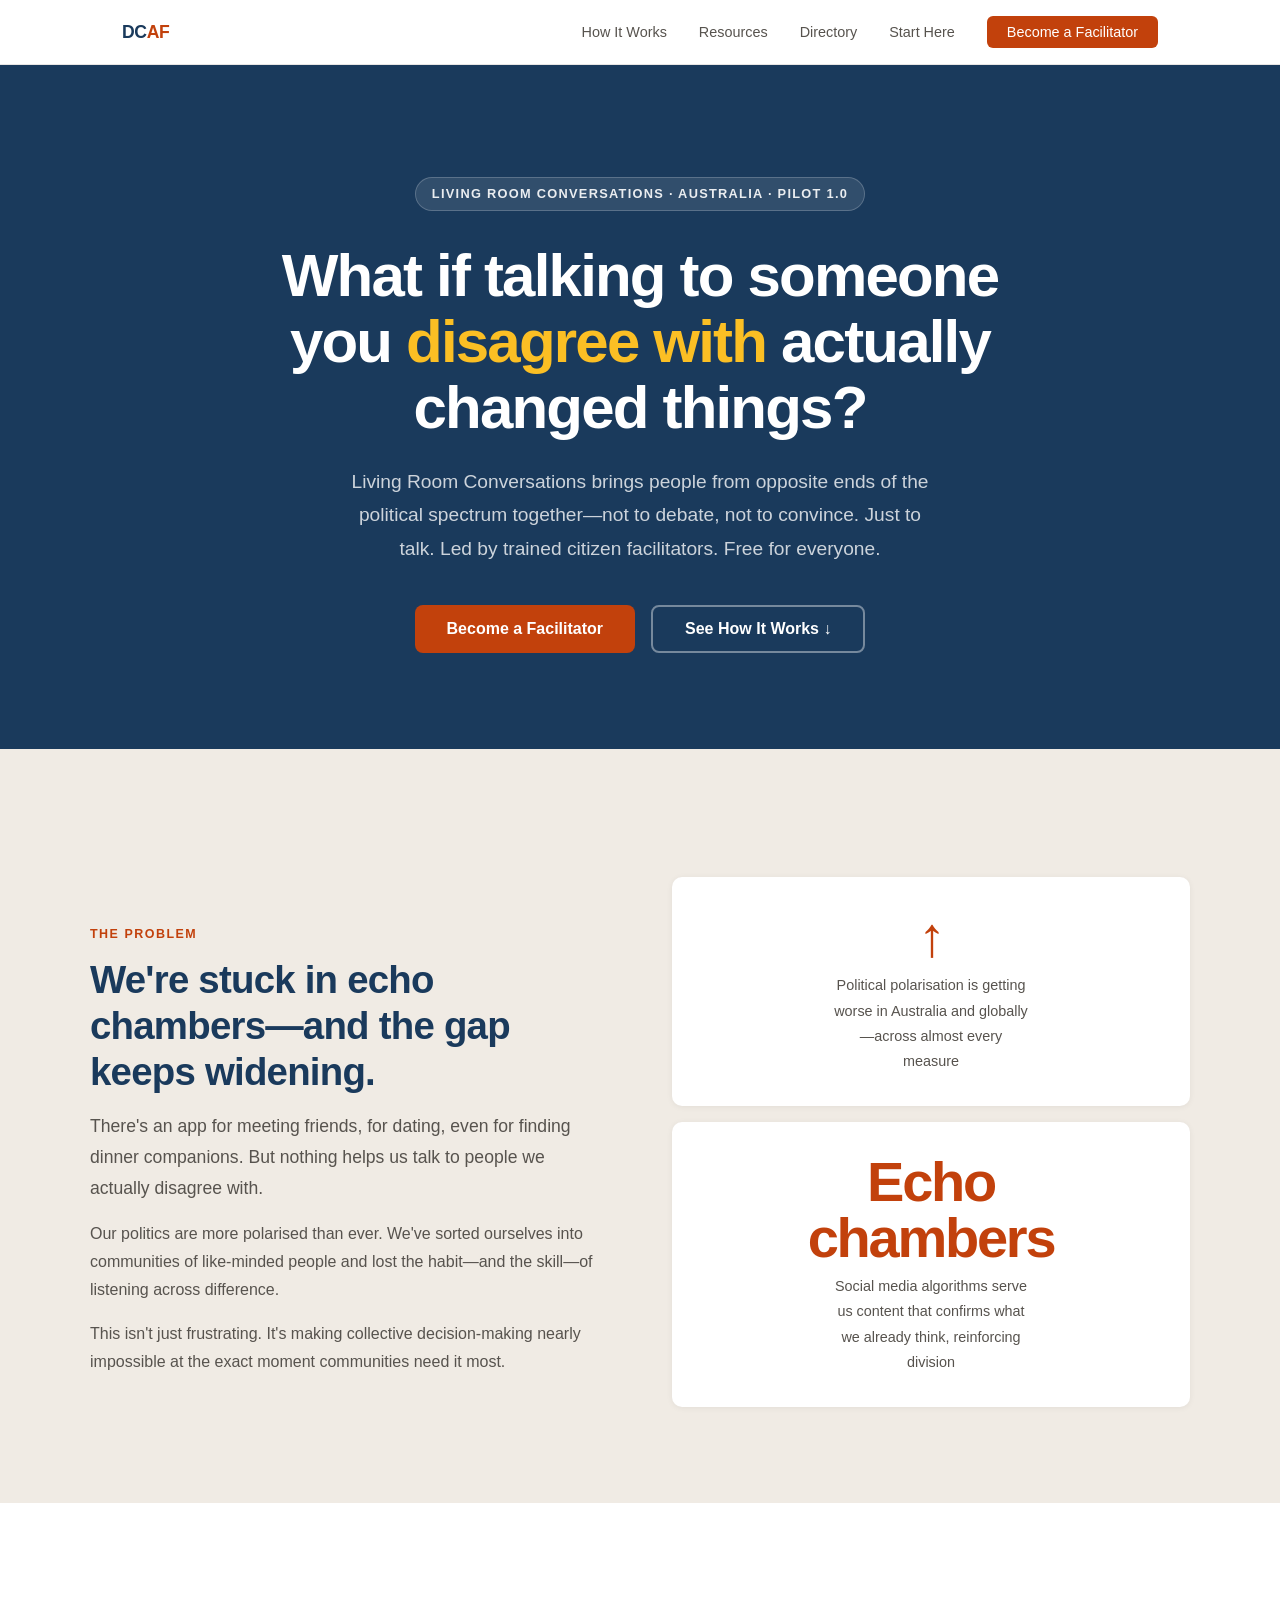
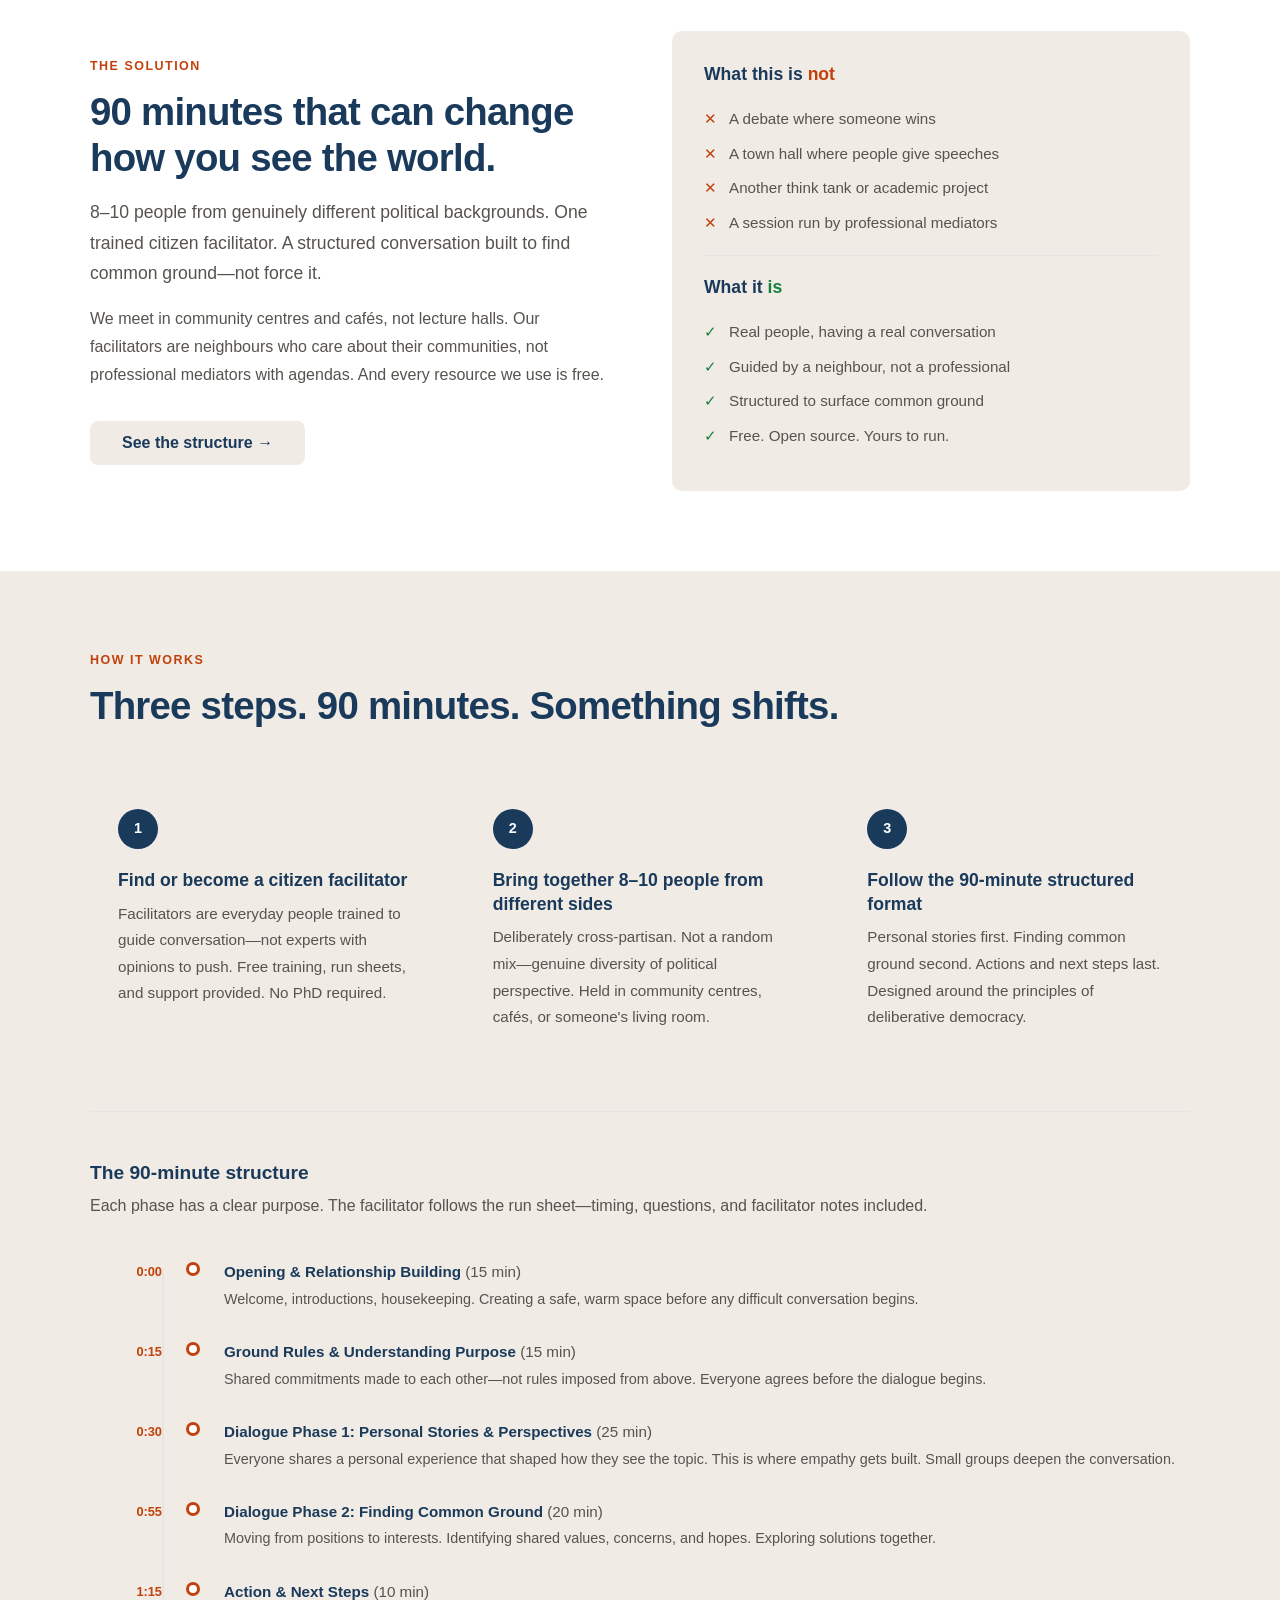
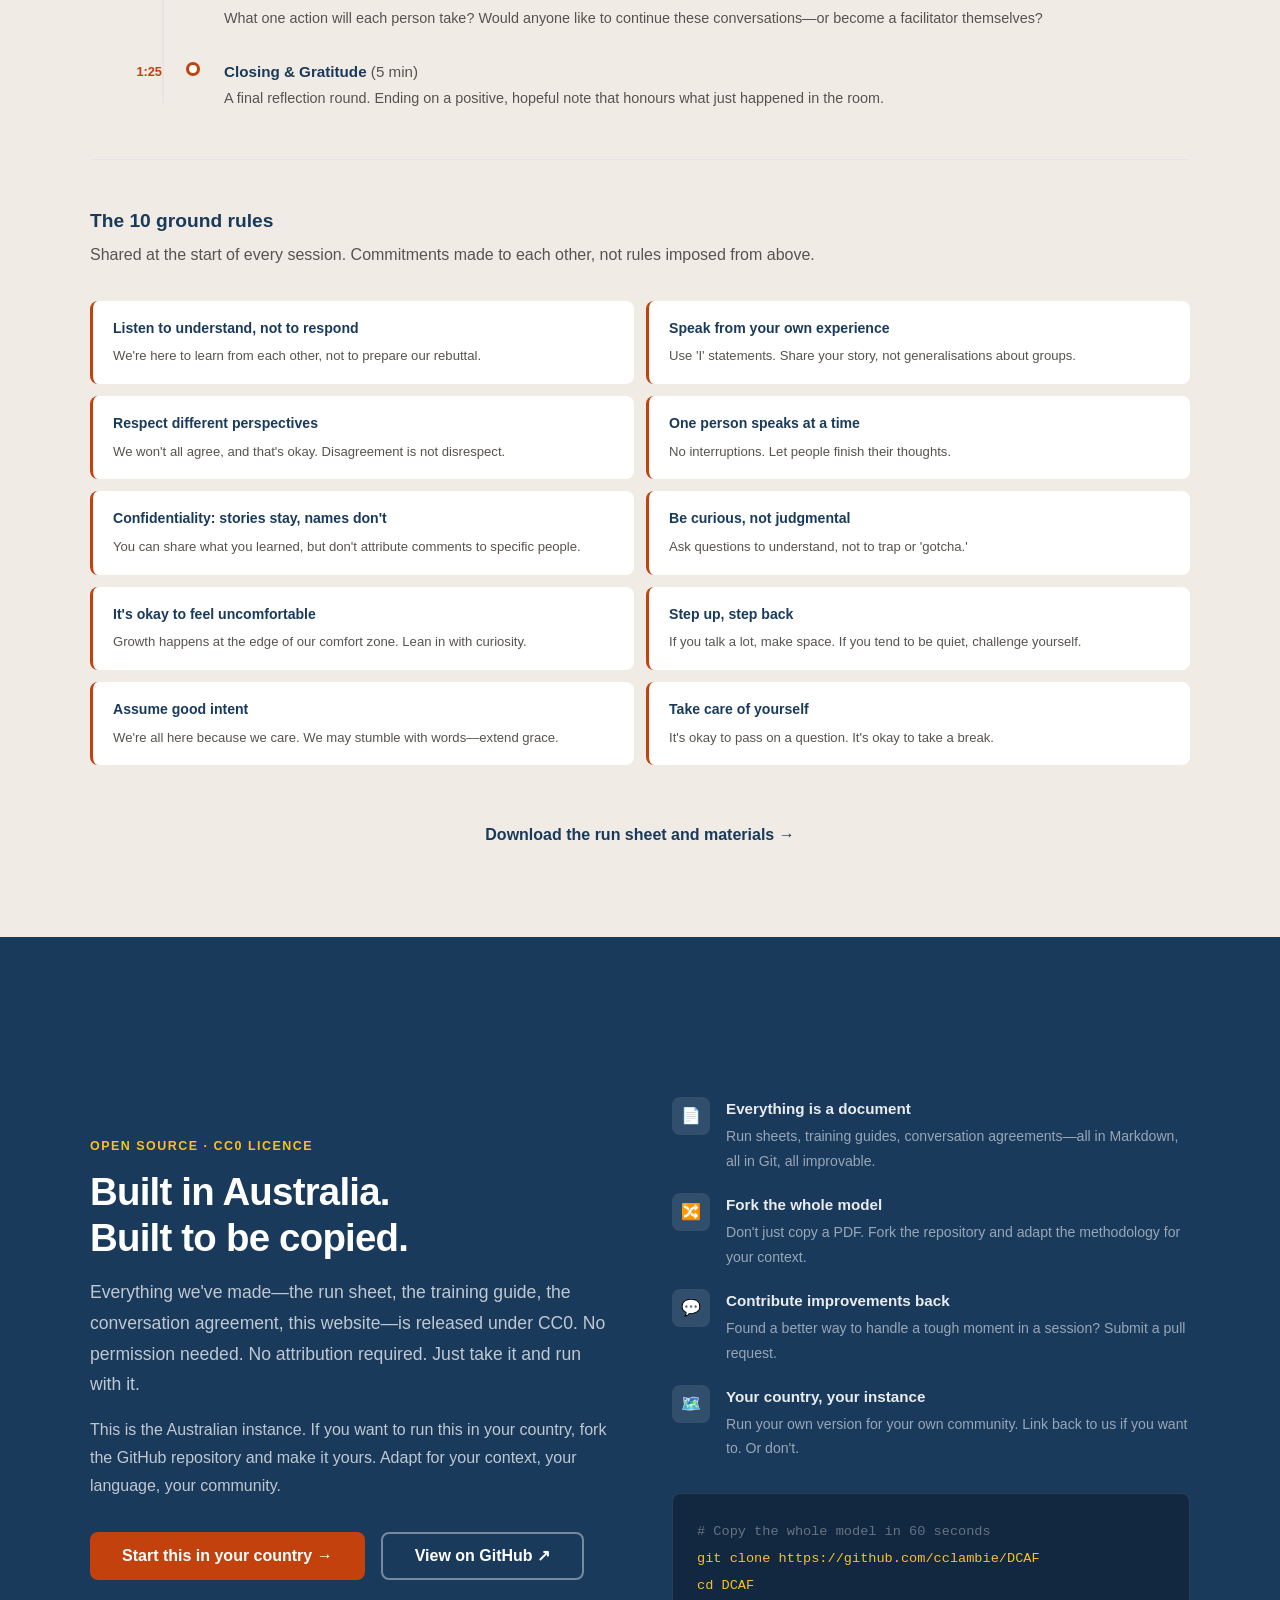
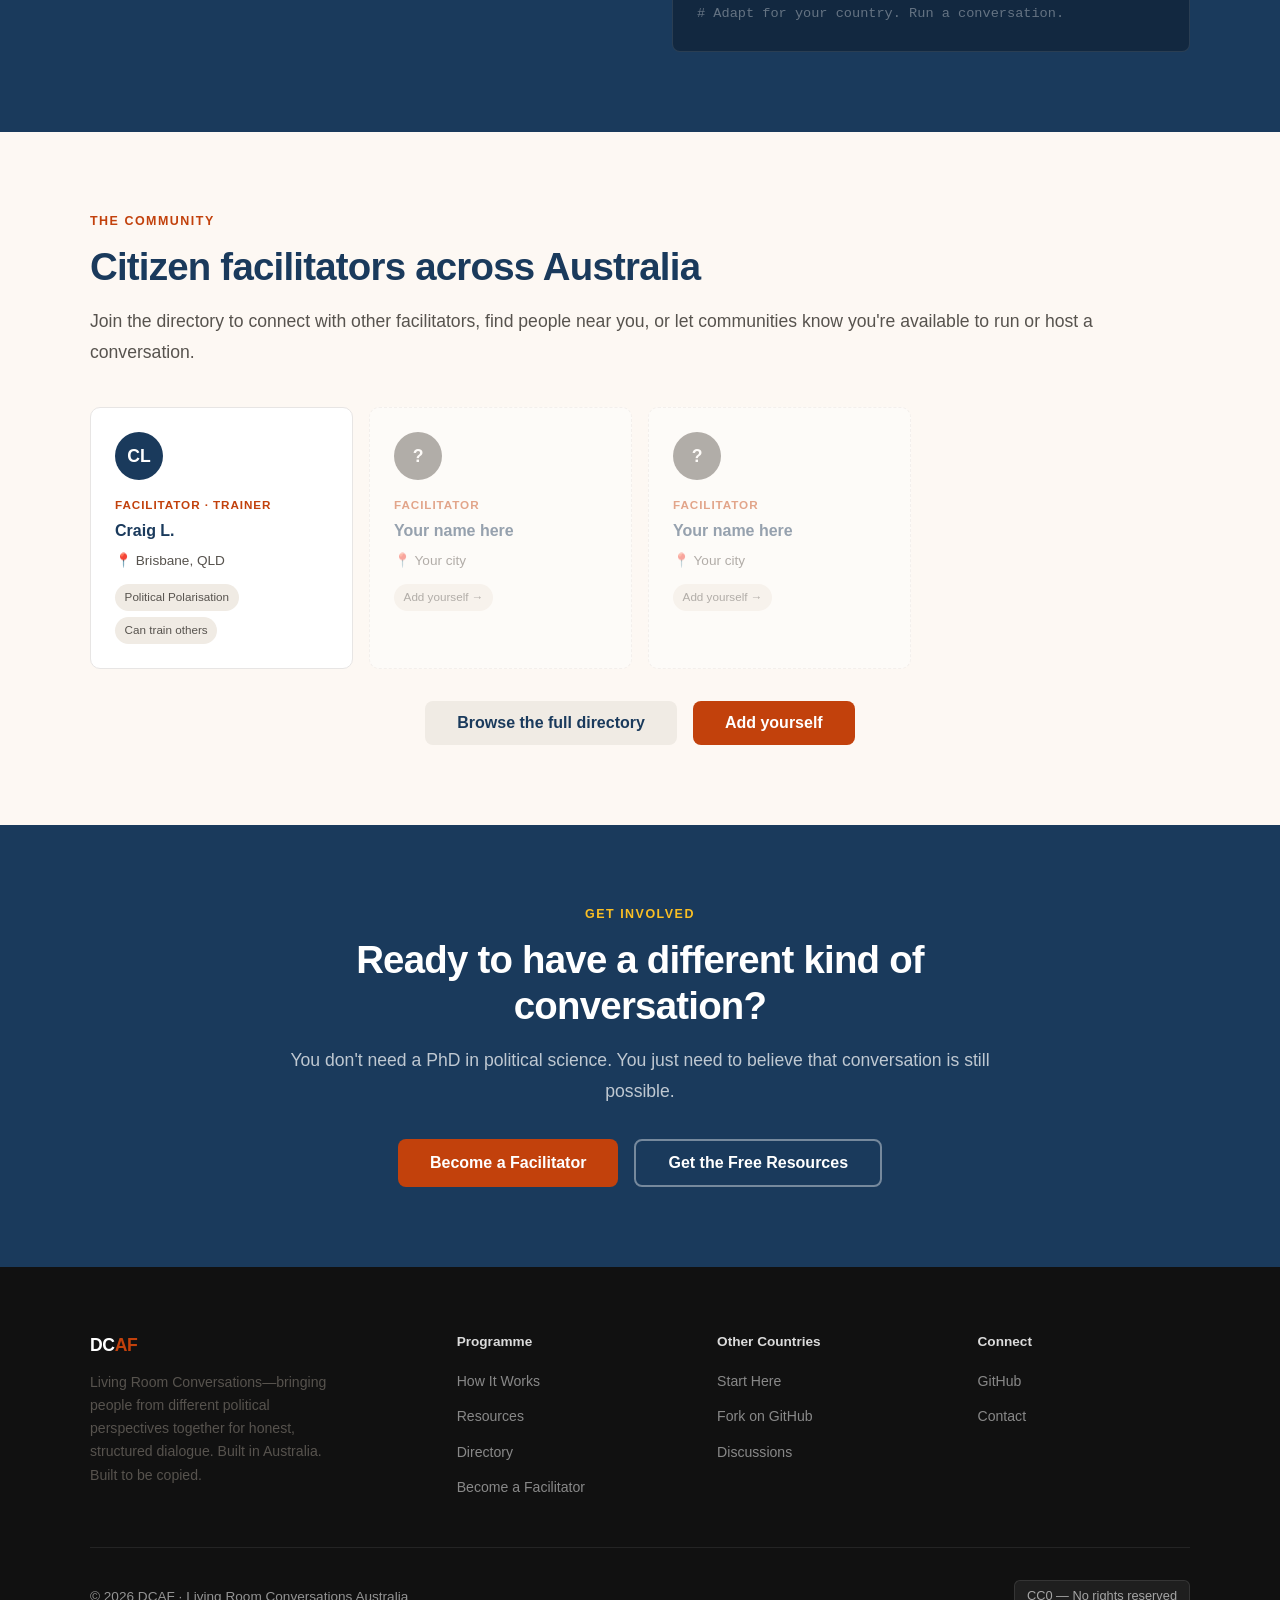
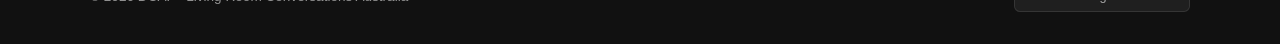
==== index.html @ 0513b950 "Add Living Room Conversations website Four-page static site (index, resources, directory, start-here" ====
<!DOCTYPE html>
<html lang="en">
<head>
  <meta charset="UTF-8">
  <meta name="viewport" content="width=device-width, initial-scale=1.0">
  <title>DCAF — Living Room Conversations</title>
  <meta name="description" content="Trained citizen facilitators leading structured conversations across political difference. Built in Australia. Built to be copied.">
  <link rel="stylesheet" href="css/style.css">
</head>
<body>

<nav>
  <div class="nav-inner">
    <a href="index.html" class="nav-logo">DC<span>AF</span></a>
    <button class="nav-hamburger" aria-label="Open menu" onclick="document.querySelector('.nav-links').classList.toggle('open')">☰</button>
    <ul class="nav-links">
      <li><a href="#how-it-works">How It Works</a></li>
      <li><a href="resources.html">Resources</a></li>
      <li><a href="directory.html">Directory</a></li>
      <li><a href="start-here.html">Start Here</a></li>
      <li><a href="directory.html#join" class="nav-cta">Become a Facilitator</a></li>
    </ul>
  </div>
</nav>

<!-- HERO -->
<section class="hero">
  <div class="container">
    <div class="hero-tag">Living Room Conversations · Australia · Pilot 1.0</div>
    <h1>What if talking to someone you <em>disagree with</em> actually changed things?</h1>
    <p>Living Room Conversations brings people from opposite ends of the political spectrum together—not to debate, not to convince. Just to talk. Led by trained citizen facilitators. Free for everyone.</p>
    <div class="btn-group">
      <a href="directory.html#join" class="btn btn-primary">Become a Facilitator</a>
      <a href="#how-it-works" class="btn btn-outline">See How It Works ↓</a>
    </div>
  </div>
</section>

<!-- THE PROBLEM -->
<section class="problem">
  <div class="container">
    <div class="two-col two-col-center">
      <div>
        <span class="label">The Problem</span>
        <h2>We're stuck in echo chambers—and the gap keeps widening.</h2>
        <p class="lead">There's an app for meeting friends, for dating, even for finding dinner companions. But nothing helps us talk to people we actually disagree with.</p>
        <p class="mt-2">Our politics are more polarised than ever. We've sorted ourselves into communities of like-minded people and lost the habit—and the skill—of listening across difference.</p>
        <p class="mt-2">This isn't just frustrating. It's making collective decision-making nearly impossible at the exact moment communities need it most.</p>
      </div>
      <div>
        <div class="stat-block">
          <span class="stat-num">↑</span>
          <p>Political polarisation is getting worse in Australia and globally—across almost every measure</p>
        </div>
        <div class="stat-block">
          <span class="stat-num">Echo<br>chambers</span>
          <p>Social media algorithms serve us content that confirms what we already think, reinforcing division</p>
        </div>
      </div>
    </div>
  </div>
</section>

<!-- WHAT IT IS -->
<section>
  <div class="container">
    <div class="two-col two-col-center">
      <div>
        <span class="label">The Solution</span>
        <h2>90 minutes that can change how you see the world.</h2>
        <p class="lead">8–10 people from genuinely different political backgrounds. One trained citizen facilitator. A structured conversation built to find common ground—not force it.</p>
        <p class="mt-2">We meet in community centres and cafés, not lecture halls. Our facilitators are neighbours who care about their communities, not professional mediators with agendas. And every resource we use is free.</p>
        <div class="btn-group mt-4" style="justify-content: flex-start;">
          <a href="#how-it-works" class="btn btn-secondary">See the structure →</a>
        </div>
      </div>
      <div>
        <div class="callout">
          <h3 style="margin-bottom: 1.25rem; color: var(--navy);">What this is <em style="font-style:normal; color: var(--rust);">not</em></h3>
          <div class="callout-check"><span class="callout-check-icon" style="color:var(--rust);">✕</span><span>A debate where someone wins</span></div>
          <div class="callout-check"><span class="callout-check-icon" style="color:var(--rust);">✕</span><span>A town hall where people give speeches</span></div>
          <div class="callout-check"><span class="callout-check-icon" style="color:var(--rust);">✕</span><span>Another think tank or academic project</span></div>
          <div class="callout-check"><span class="callout-check-icon" style="color:var(--rust);">✕</span><span>A session run by professional mediators</span></div>
          <div class="divider" style="margin: 1.25rem 0;"></div>
          <h3 style="margin-bottom: 1.25rem; color: var(--navy);">What it <em style="font-style:normal; color: #15803d;">is</em></h3>
          <div class="callout-check"><span class="callout-check-icon" style="color:#15803d;">✓</span><span>Real people, having a real conversation</span></div>
          <div class="callout-check"><span class="callout-check-icon" style="color:#15803d;">✓</span><span>Guided by a neighbour, not a professional</span></div>
          <div class="callout-check"><span class="callout-check-icon" style="color:#15803d;">✓</span><span>Structured to surface common ground</span></div>
          <div class="callout-check"><span class="callout-check-icon" style="color:#15803d;">✓</span><span>Free. Open source. Yours to run.</span></div>
        </div>
      </div>
    </div>
  </div>
</section>

<!-- HOW IT WORKS -->
<section id="how-it-works" style="background: var(--soft);">
  <div class="container">
    <span class="label">How It Works</span>
    <h2>Three steps. 90 minutes. Something shifts.</h2>

    <div class="steps">
      <div class="step">
        <div class="step-number">1</div>
        <h3>Find or become a citizen facilitator</h3>
        <p>Facilitators are everyday people trained to guide conversation—not experts with opinions to push. Free training, run sheets, and support provided. No PhD required.</p>
      </div>
      <div class="step">
        <div class="step-number">2</div>
        <h3>Bring together 8–10 people from different sides</h3>
        <p>Deliberately cross-partisan. Not a random mix—genuine diversity of political perspective. Held in community centres, cafés, or someone's living room.</p>
      </div>
      <div class="step">
        <div class="step-number">3</div>
        <h3>Follow the 90-minute structured format</h3>
        <p>Personal stories first. Finding common ground second. Actions and next steps last. Designed around the principles of deliberative democracy.</p>
      </div>
    </div>

    <div class="divider"></div>

    <h3 style="font-size: 1.2rem; margin-bottom: 0.4rem;">The 90-minute structure</h3>
    <p style="margin-bottom: 0;">Each phase has a clear purpose. The facilitator follows the run sheet—timing, questions, and facilitator notes included.</p>

    <div class="timeline">
      <div class="timeline-item">
        <div class="timeline-time">0:00</div>
        <div class="timeline-dot"></div>
        <div class="timeline-content">
          <h4>Opening &amp; Relationship Building <span style="font-weight:400; color:var(--muted);">(15 min)</span></h4>
          <p>Welcome, introductions, housekeeping. Creating a safe, warm space before any difficult conversation begins.</p>
        </div>
      </div>
      <div class="timeline-item">
        <div class="timeline-time">0:15</div>
        <div class="timeline-dot"></div>
        <div class="timeline-content">
          <h4>Ground Rules &amp; Understanding Purpose <span style="font-weight:400; color:var(--muted);">(15 min)</span></h4>
          <p>Shared commitments made to each other—not rules imposed from above. Everyone agrees before the dialogue begins.</p>
        </div>
      </div>
      <div class="timeline-item">
        <div class="timeline-time">0:30</div>
        <div class="timeline-dot"></div>
        <div class="timeline-content">
          <h4>Dialogue Phase 1: Personal Stories &amp; Perspectives <span style="font-weight:400; color:var(--muted);">(25 min)</span></h4>
          <p>Everyone shares a personal experience that shaped how they see the topic. This is where empathy gets built. Small groups deepen the conversation.</p>
        </div>
      </div>
      <div class="timeline-item">
        <div class="timeline-time">0:55</div>
        <div class="timeline-dot"></div>
        <div class="timeline-content">
          <h4>Dialogue Phase 2: Finding Common Ground <span style="font-weight:400; color:var(--muted);">(20 min)</span></h4>
          <p>Moving from positions to interests. Identifying shared values, concerns, and hopes. Exploring solutions together.</p>
        </div>
      </div>
      <div class="timeline-item">
        <div class="timeline-time">1:15</div>
        <div class="timeline-dot"></div>
        <div class="timeline-content">
          <h4>Action &amp; Next Steps <span style="font-weight:400; color:var(--muted);">(10 min)</span></h4>
          <p>What one action will each person take? Would anyone like to continue these conversations—or become a facilitator themselves?</p>
        </div>
      </div>
      <div class="timeline-item">
        <div class="timeline-time">1:25</div>
        <div class="timeline-dot"></div>
        <div class="timeline-content">
          <h4>Closing &amp; Gratitude <span style="font-weight:400; color:var(--muted);">(5 min)</span></h4>
          <p>A final reflection round. Ending on a positive, hopeful note that honours what just happened in the room.</p>
        </div>
      </div>
    </div>

    <div class="divider"></div>

    <h3 style="font-size: 1.2rem; margin-bottom: 0.4rem;">The 10 ground rules</h3>
    <p>Shared at the start of every session. Commitments made to each other, not rules imposed from above.</p>

    <div class="rules-grid">
      <div class="rule"><strong>Listen to understand, not to respond</strong><span>We're here to learn from each other, not to prepare our rebuttal.</span></div>
      <div class="rule"><strong>Speak from your own experience</strong><span>Use 'I' statements. Share your story, not generalisations about groups.</span></div>
      <div class="rule"><strong>Respect different perspectives</strong><span>We won't all agree, and that's okay. Disagreement is not disrespect.</span></div>
      <div class="rule"><strong>One person speaks at a time</strong><span>No interruptions. Let people finish their thoughts.</span></div>
      <div class="rule"><strong>Confidentiality: stories stay, names don't</strong><span>You can share what you learned, but don't attribute comments to specific people.</span></div>
      <div class="rule"><strong>Be curious, not judgmental</strong><span>Ask questions to understand, not to trap or 'gotcha.'</span></div>
      <div class="rule"><strong>It's okay to feel uncomfortable</strong><span>Growth happens at the edge of our comfort zone. Lean in with curiosity.</span></div>
      <div class="rule"><strong>Step up, step back</strong><span>If you talk a lot, make space. If you tend to be quiet, challenge yourself.</span></div>
      <div class="rule"><strong>Assume good intent</strong><span>We're all here because we care. We may stumble with words—extend grace.</span></div>
      <div class="rule"><strong>Take care of yourself</strong><span>It's okay to pass on a question. It's okay to take a break.</span></div>
    </div>

    <div class="btn-group mt-6">
      <a href="resources.html" class="btn btn-secondary">Download the run sheet and materials →</a>
    </div>
  </div>
</section>

<!-- OPEN SOURCE -->
<section class="open-source">
  <div class="container">
    <div class="two-col two-col-center">
      <div>
        <span class="label">Open Source · CC0 Licence</span>
        <h2>Built in Australia.<br>Built to be copied.</h2>
        <p class="lead mt-2">Everything we've made—the run sheet, the training guide, the conversation agreement, this website—is released under CC0. No permission needed. No attribution required. Just take it and run with it.</p>
        <p class="mt-2">This is the Australian instance. If you want to run this in your country, fork the GitHub repository and make it yours. Adapt for your context, your language, your community.</p>
        <div class="btn-group mt-4" style="justify-content: flex-start;">
          <a href="start-here.html" class="btn btn-primary">Start this in your country →</a>
          <a href="https://github.com/cclambie/DCAF" class="btn btn-outline" target="_blank" rel="noopener">View on GitHub ↗</a>
        </div>
      </div>
      <div>
        <div class="os-features">
          <div class="os-feature">
            <div class="os-icon">📄</div>
            <div>
              <h4>Everything is a document</h4>
              <p>Run sheets, training guides, conversation agreements—all in Markdown, all in Git, all improvable.</p>
            </div>
          </div>
          <div class="os-feature">
            <div class="os-icon">🔀</div>
            <div>
              <h4>Fork the whole model</h4>
              <p>Don't just copy a PDF. Fork the repository and adapt the methodology for your context.</p>
            </div>
          </div>
          <div class="os-feature">
            <div class="os-icon">💬</div>
            <div>
              <h4>Contribute improvements back</h4>
              <p>Found a better way to handle a tough moment in a session? Submit a pull request.</p>
            </div>
          </div>
          <div class="os-feature">
            <div class="os-icon">🗺️</div>
            <div>
              <h4>Your country, your instance</h4>
              <p>Run your own version for your own community. Link back to us if you want to. Or don't.</p>
            </div>
          </div>
        </div>
        <div class="code-block mt-4">
          <div class="comment"># Copy the whole model in 60 seconds</div>
          <div class="cmd">git clone https://github.com/cclambie/DCAF</div>
          <div class="cmd">cd DCAF</div>
          <div class="comment"># Adapt for your country. Run a conversation.</div>
        </div>
      </div>
    </div>
  </div>
</section>

<!-- DIRECTORY TEASER -->
<section style="background: var(--cream);">
  <div class="container">
    <span class="label">The Community</span>
    <h2>Citizen facilitators across Australia</h2>
    <p class="lead mt-2">Join the directory to connect with other facilitators, find people near you, or let communities know you're available to run or host a conversation.</p>

    <div class="directory-grid">
      <div class="person-card">
        <div class="person-avatar">CL</div>
        <div class="person-role">Facilitator · Trainer</div>
        <div class="person-name">Craig L.</div>
        <div class="person-location">📍 Brisbane, QLD</div>
        <div class="tags">
          <span class="tag">Political Polarisation</span>
          <span class="tag">Can train others</span>
        </div>
      </div>
      <div class="person-card" style="opacity: 0.45; border-style: dashed;">
        <div class="person-avatar" style="background: var(--muted);">?</div>
        <div class="person-role">Facilitator</div>
        <div class="person-name">Your name here</div>
        <div class="person-location">📍 Your city</div>
        <div class="tags"><span class="tag">Add yourself →</span></div>
      </div>
      <div class="person-card" style="opacity: 0.45; border-style: dashed;">
        <div class="person-avatar" style="background: var(--muted);">?</div>
        <div class="person-role">Facilitator</div>
        <div class="person-name">Your name here</div>
        <div class="person-location">📍 Your city</div>
        <div class="tags"><span class="tag">Add yourself →</span></div>
      </div>
    </div>

    <div class="btn-group">
      <a href="directory.html" class="btn btn-secondary">Browse the full directory</a>
      <a href="directory.html#join" class="btn btn-primary">Add yourself</a>
    </div>
  </div>
</section>

<!-- FINAL CTA -->
<section class="cta-band">
  <div class="container-narrow">
    <span class="label">Get Involved</span>
    <h2>Ready to have a different kind of conversation?</h2>
    <p>You don't need a PhD in political science. You just need to believe that conversation is still possible.</p>
    <div class="btn-group mt-4">
      <a href="directory.html#join" class="btn btn-primary">Become a Facilitator</a>
      <a href="resources.html" class="btn btn-outline">Get the Free Resources</a>
    </div>
  </div>
</section>

<footer>
  <div class="footer-inner">
    <div class="footer-top">
      <div class="footer-brand">
        <a href="index.html" class="nav-logo logo">DC<span style="color:#c2410c;">AF</span></a>
        <p>Living Room Conversations—bringing people from different political perspectives together for honest, structured dialogue. Built in Australia. Built to be copied.</p>
      </div>
      <div class="footer-col">
        <h4>Programme</h4>
        <ul>
          <li><a href="#how-it-works">How It Works</a></li>
          <li><a href="resources.html">Resources</a></li>
          <li><a href="directory.html">Directory</a></li>
          <li><a href="directory.html#join">Become a Facilitator</a></li>
        </ul>
      </div>
      <div class="footer-col">
        <h4>Other Countries</h4>
        <ul>
          <li><a href="start-here.html">Start Here</a></li>
          <li><a href="https://github.com/cclambie/DCAF" target="_blank" rel="noopener">Fork on GitHub</a></li>
          <li><a href="https://github.com/cclambie/DCAF/discussions" target="_blank" rel="noopener">Discussions</a></li>
        </ul>
      </div>
      <div class="footer-col">
        <h4>Connect</h4>
        <ul>
          <li><a href="https://github.com/cclambie/DCAF" target="_blank" rel="noopener">GitHub</a></li>
          <li><a href="mailto:dcaf@craiglambie.com">Contact</a></li>
        </ul>
      </div>
    </div>
    <div class="footer-bottom">
      <span>© 2026 DCAF · Living Room Conversations Australia</span>
      <a href="https://creativecommons.org/publicdomain/zero/1.0/" class="cc-badge" target="_blank" rel="noopener">CC0 — No rights reserved</a>
    </div>
  </div>
</footer>

</body>
</html>
---- css/style.css ----
/* DCAF — Living Room Conversations
   dcaf.craiglambie.com
   CC0 — No rights reserved */

*, *::before, *::after { box-sizing: border-box; margin: 0; padding: 0; }

:root {
  --navy:   #1a3a5c;
  --rust:   #c2410c;
  --amber:  #fbbf24;
  --cream:  #fdf8f3;
  --soft:   #f0ebe4;
  --white:  #ffffff;
  --text:   #1c1917;
  --muted:  #57534e;
  --border: #e7e5e4;
  --r:      10px;
  --font:   -apple-system, BlinkMacSystemFont, 'Segoe UI', Roboto, 'Helvetica Neue', Arial, sans-serif;
}

html { scroll-behavior: smooth; }
body {
  font-family: var(--font);
  color: var(--text);
  background: var(--white);
  line-height: 1.6;
  font-size: 16px;
  -webkit-font-smoothing: antialiased;
}

/* ── NAV ──────────────────────────────────────────── */
nav {
  position: sticky; top: 0; z-index: 100;
  background: var(--white);
  border-bottom: 1px solid var(--border);
}
.nav-inner {
  max-width: 1100px; margin: 0 auto; padding: 0 2rem;
  height: 64px; display: flex; align-items: center; justify-content: space-between; gap: 2rem;
}
.nav-logo {
  font-weight: 800; font-size: 1.1rem; color: var(--navy);
  text-decoration: none; letter-spacing: -0.02em; flex-shrink: 0;
}
.nav-logo span { color: var(--rust); }
.nav-links { display: flex; align-items: center; gap: 2rem; list-style: none; }
.nav-links a {
  color: var(--muted); text-decoration: none; font-size: 0.9rem;
  font-weight: 500; white-space: nowrap; transition: color 0.15s;
}
.nav-links a:hover { color: var(--navy); }
.nav-cta { background: var(--rust); color: var(--white) !important; padding: 0.5rem 1.25rem; border-radius: 6px; }
.nav-cta:hover { background: #9a3309 !important; }

.nav-hamburger {
  display: none; cursor: pointer; font-size: 1.4rem; color: var(--navy);
  background: none; border: none; padding: 0.25rem;
}

/* ── LAYOUT ───────────────────────────────────────── */
.container        { max-width: 1100px; margin: 0 auto; }
.container-narrow { max-width: 740px;  margin: 0 auto; }
section { padding: 5rem 2rem; }

/* ── HERO ─────────────────────────────────────────── */
.hero {
  background: var(--navy); color: var(--white);
  padding: 7rem 2rem 6rem; text-align: center;
}
.hero-tag {
  display: inline-block;
  background: rgba(255,255,255,0.1); border: 1px solid rgba(255,255,255,0.2);
  color: rgba(255,255,255,0.9); font-size: 0.8rem; font-weight: 600;
  letter-spacing: 0.1em; text-transform: uppercase;
  padding: 0.35rem 1rem; border-radius: 100px; margin-bottom: 2rem;
}
.hero h1 {
  font-size: clamp(2.2rem, 5vw, 3.75rem); font-weight: 800;
  line-height: 1.1; letter-spacing: -0.03em;
  max-width: 820px; margin: 0 auto 1.5rem;
}
.hero h1 em { color: var(--amber); font-style: normal; }
.hero p {
  font-size: clamp(1rem, 2vw, 1.2rem); color: rgba(255,255,255,0.78);
  max-width: 580px; margin: 0 auto 2.5rem; line-height: 1.75;
}

/* ── BUTTONS ──────────────────────────────────────── */
.btn-group { display: flex; gap: 1rem; justify-content: center; flex-wrap: wrap; }
.btn {
  display: inline-flex; align-items: center; gap: 0.5rem;
  padding: 0.875rem 2rem; border-radius: 8px; font-weight: 600;
  font-size: 1rem; text-decoration: none; transition: all 0.15s;
  cursor: pointer; border: none; line-height: 1;
}
.btn-primary  { background: var(--rust); color: var(--white); }
.btn-primary:hover  { background: #9a3309; transform: translateY(-1px); }
.btn-outline  { background: transparent; color: var(--white); border: 2px solid rgba(255,255,255,0.4); }
.btn-outline:hover  { border-color: rgba(255,255,255,0.8); background: rgba(255,255,255,0.08); }
.btn-secondary { background: var(--soft); color: var(--navy); }
.btn-secondary:hover { background: var(--border); }
.btn-ghost { background: transparent; color: var(--navy); border: 2px solid var(--border); }
.btn-ghost:hover { border-color: var(--navy); }

/* ── TYPOGRAPHY ───────────────────────────────────── */
.label {
  font-size: 0.78rem; font-weight: 700; letter-spacing: 0.12em;
  text-transform: uppercase; color: var(--rust); margin-bottom: 0.75rem; display: block;
}
h2 {
  font-size: clamp(1.75rem, 3vw, 2.4rem); font-weight: 700;
  letter-spacing: -0.02em; line-height: 1.2; color: var(--navy);
}
h3 { font-size: 1.1rem; font-weight: 600; color: var(--navy); margin-bottom: 0.5rem; line-height: 1.35; }
h4 { font-size: 0.95rem; font-weight: 600; color: var(--navy); margin-bottom: 0.3rem; }
p  { color: var(--muted); line-height: 1.75; }
.lead { font-size: 1.1rem; color: var(--muted); line-height: 1.75; margin-top: 1rem; }

.mt-1 { margin-top: 0.5rem; }
.mt-2 { margin-top: 1rem; }
.mt-3 { margin-top: 1.5rem; }
.mt-4 { margin-top: 2rem; }
.mt-6 { margin-top: 3rem; }
.text-center { text-align: center; }
.divider { height: 1px; background: var(--border); margin: 3rem 0; }

/* ── PROBLEM SECTION ──────────────────────────────── */
.problem { background: var(--soft); }
.two-col {
  display: grid; grid-template-columns: 1fr 1fr;
  gap: 4rem; align-items: start; margin-top: 3rem;
}
.two-col-center { align-items: center; }
.stat-block {
  text-align: center; padding: 2rem; background: var(--white);
  border-radius: var(--r); box-shadow: 0 1px 6px rgba(0,0,0,0.06);
  margin-bottom: 1rem;
}
.stat-block .stat-num {
  font-size: 3.5rem; font-weight: 800; color: var(--rust);
  letter-spacing: -0.04em; line-height: 1; display: block; margin-bottom: 0.5rem;
}
.stat-block p { font-size: 0.9rem; max-width: 200px; margin: 0 auto; }

/* ── CALLOUT ──────────────────────────────────────── */
.callout { background: var(--soft); border-radius: var(--r); padding: 2rem; }
.callout-check {
  display: flex; gap: 0.75rem; align-items: center; margin-bottom: 0.65rem;
}
.callout-check-icon { font-size: 1.1rem; flex-shrink: 0; }
.callout-check span { color: var(--muted); font-size: 0.95rem; }

/* ── STEPS ────────────────────────────────────────── */
.steps {
  display: grid; grid-template-columns: repeat(3, 1fr); gap: 1.5rem; margin-top: 3rem;
}
.step { background: var(--soft); border-radius: var(--r); padding: 2rem 1.75rem; }
.step-number {
  width: 40px; height: 40px; background: var(--navy); color: var(--white);
  border-radius: 50%; display: flex; align-items: center; justify-content: center;
  font-weight: 700; font-size: 0.9rem; margin-bottom: 1.25rem;
}
.step p { font-size: 0.95rem; margin-top: 0.4rem; }

/* ── TIMELINE ─────────────────────────────────────── */
.timeline { margin-top: 2.5rem; position: relative; }
.timeline::before {
  content: ''; position: absolute; left: 72px; top: 8px; bottom: 8px;
  width: 2px; background: var(--border);
}
.timeline-item {
  display: flex; gap: 1.5rem; align-items: flex-start; margin-bottom: 1.75rem;
}
.timeline-time {
  width: 72px; flex-shrink: 0; font-size: 0.8rem; font-weight: 700;
  color: var(--rust); padding-top: 0.15rem; text-align: right;
}
.timeline-dot {
  width: 14px; height: 14px; background: var(--white); border: 3px solid var(--rust);
  border-radius: 50%; flex-shrink: 0; margin-top: 0.15rem; position: relative; z-index: 1;
}
.timeline-content h4 { margin-bottom: 0.15rem; }
.timeline-content p  { font-size: 0.9rem; }

/* ── GROUND RULES ─────────────────────────────────── */
.rules-grid { display: grid; grid-template-columns: repeat(2, 1fr); gap: 0.75rem; margin-top: 2rem; }
.rule {
  padding: 1rem 1.25rem; background: var(--white); border-radius: 8px;
  border-left: 3px solid var(--rust);
}
.rule strong { color: var(--navy); display: block; margin-bottom: 0.2rem; font-size: 0.88rem; }
.rule span   { color: var(--muted); font-size: 0.82rem; }

/* ── OPEN SOURCE BAND ─────────────────────────────── */
.open-source { background: var(--navy); color: var(--white); }
.open-source h2   { color: var(--white); }
.open-source p    { color: rgba(255,255,255,0.72); }
.open-source .lead{ color: rgba(255,255,255,0.72); }
.open-source .label { color: var(--amber); }

.os-features { display: flex; flex-direction: column; gap: 1.25rem; margin-top: 2rem; }
.os-feature  { display: flex; gap: 1rem; align-items: flex-start; }
.os-icon {
  width: 38px; height: 38px; background: rgba(255,255,255,0.1);
  border-radius: 8px; display: flex; align-items: center;
  justify-content: center; flex-shrink: 0; font-size: 1rem;
}
.os-feature h4 { color: rgba(255,255,255,0.9); margin-bottom: 0.15rem; }
.os-feature p  { font-size: 0.88rem; color: rgba(255,255,255,0.55); }

.code-block {
  background: rgba(0,0,0,0.3); border: 1px solid rgba(255,255,255,0.1);
  border-radius: 8px; padding: 1.5rem;
  font-family: 'Menlo', 'Monaco', 'Courier New', monospace;
  font-size: 0.85rem; color: rgba(255,255,255,0.85); line-height: 2;
}
.code-block .comment { color: rgba(255,255,255,0.35); }
.code-block .cmd     { color: var(--amber); }

/* ── DIRECTORY CARDS ──────────────────────────────── */
.directory-grid {
  display: grid; grid-template-columns: repeat(auto-fill, minmax(240px, 1fr));
  gap: 1rem; margin: 2.5rem 0 2rem;
}
.person-card {
  background: var(--white); border: 1px solid var(--border);
  border-radius: var(--r); padding: 1.5rem;
  transition: box-shadow 0.15s, transform 0.15s;
}
.person-card:hover { box-shadow: 0 4px 20px rgba(0,0,0,0.08); transform: translateY(-2px); }
.person-avatar {
  width: 48px; height: 48px; border-radius: 50%; background: var(--navy);
  color: var(--white); display: flex; align-items: center; justify-content: center;
  font-weight: 700; font-size: 1.1rem; margin-bottom: 1rem;
}
.person-role {
  font-size: 0.73rem; font-weight: 700; letter-spacing: 0.08em;
  text-transform: uppercase; color: var(--rust); margin-bottom: 0.2rem;
}
.person-name     { font-weight: 600; color: var(--navy); font-size: 1rem; }
.person-location { font-size: 0.85rem; color: var(--muted); margin-top: 0.4rem; }
.tags { display: flex; gap: 0.4rem; flex-wrap: wrap; margin-top: 0.75rem; }
.tag  {
  background: var(--soft); color: var(--muted); font-size: 0.73rem;
  padding: 0.25rem 0.6rem; border-radius: 100px; font-weight: 500;
}

/* ── RESOURCES GRID ───────────────────────────────── */
.resources-grid {
  display: grid; grid-template-columns: repeat(auto-fill, minmax(300px, 1fr));
  gap: 1.5rem; margin-top: 2rem;
}
.resource-card {
  border: 1px solid var(--border); border-radius: var(--r); padding: 1.75rem;
  display: flex; flex-direction: column; gap: 0.5rem; transition: box-shadow 0.15s;
}
.resource-card:hover { box-shadow: 0 4px 16px rgba(0,0,0,0.07); }
.resource-type {
  font-size: 0.73rem; font-weight: 700; letter-spacing: 0.1em;
  text-transform: uppercase; color: var(--rust);
}
.resource-card h3  { margin-bottom: 0; }
.resource-card p   { font-size: 0.9rem; flex-grow: 1; }
.resource-card .btn{ margin-top: 0.75rem; align-self: flex-start; }
.resource-coming   { opacity: 0.5; }

/* ── DIRECTORY FILTERS ────────────────────────────── */
.filters { display: flex; gap: 0.6rem; flex-wrap: wrap; margin-bottom: 2rem; }
.filter-btn {
  background: var(--white); border: 1px solid var(--border);
  color: var(--muted); font-size: 0.85rem; font-weight: 500;
  padding: 0.4rem 1rem; border-radius: 100px; cursor: pointer; transition: all 0.15s;
}
.filter-btn:hover, .filter-btn.active {
  background: var(--navy); border-color: var(--navy); color: var(--white);
}

/* ── START-HERE PAGE ──────────────────────────────── */
.checklist { list-style: none; margin-top: 1.25rem; display: flex; flex-direction: column; gap: 0.75rem; }
.checklist li { display: flex; gap: 0.75rem; align-items: flex-start; font-size: 0.95rem; color: var(--muted); }
.check-icon {
  width: 22px; height: 22px; background: var(--soft); border-radius: 50%;
  display: flex; align-items: center; justify-content: center;
  flex-shrink: 0; font-size: 0.8rem; color: var(--navy); margin-top: 0.1rem;
}

/* ── PAGE HERO ────────────────────────────────────── */
.page-hero { background: var(--cream); padding: 4.5rem 2rem; border-bottom: 1px solid var(--border); }
.page-hero h1 {
  font-size: clamp(1.75rem, 3.5vw, 2.75rem); font-weight: 800;
  letter-spacing: -0.02em; color: var(--navy); margin-top: 0.5rem;
}
.page-hero p { margin-top: 1rem; font-size: 1.05rem; max-width: 600px; }

/* ── FEATURE ROW ──────────────────────────────────── */
.feature-row {
  display: flex; gap: 1rem; align-items: flex-start;
  padding: 1.5rem 0; border-bottom: 1px solid var(--border);
}
.feature-row:first-child { padding-top: 0; }
.feature-row:last-child  { border-bottom: none; }
.feature-num {
  width: 32px; height: 32px; background: var(--soft); border-radius: 50%;
  display: flex; align-items: center; justify-content: center;
  font-weight: 700; font-size: 0.85rem; color: var(--navy); flex-shrink: 0; margin-top: 0.1rem;
}
.feature-row h4   { margin-bottom: 0.2rem; }
.feature-row p    { font-size: 0.9rem; }

/* ── CTA BAND ─────────────────────────────────────── */
.cta-band {
  background: var(--navy); color: var(--white); padding: 5rem 2rem; text-align: center;
}
.cta-band h2  { color: var(--white); }
.cta-band p   { color: rgba(255,255,255,0.72); margin-top: 1rem; font-size: 1.1rem; }
.cta-band .label { color: var(--amber); }

/* ── FOOTER ───────────────────────────────────────── */
footer { background: #111; color: rgba(255,255,255,0.55); padding: 4rem 2rem 2rem; }
.footer-inner { max-width: 1100px; margin: 0 auto; }
.footer-top {
  display: grid; grid-template-columns: 1.5fr 1fr 1fr 1fr;
  gap: 3rem; margin-bottom: 3rem;
}
.footer-brand .logo { color: var(--white); display: block; margin-bottom: 0.75rem; }
.footer-brand p { font-size: 0.88rem; line-height: 1.65; max-width: 240px; }
.footer-col h4 { color: rgba(255,255,255,0.85); font-size: 0.85rem; font-weight: 600; margin-bottom: 1rem; }
.footer-col ul { list-style: none; display: flex; flex-direction: column; gap: 0.6rem; }
.footer-col a  { color: rgba(255,255,255,0.5); text-decoration: none; font-size: 0.88rem; transition: color 0.15s; }
.footer-col a:hover { color: var(--white); }
.footer-bottom {
  border-top: 1px solid rgba(255,255,255,0.08); padding-top: 2rem;
  display: flex; justify-content: space-between; align-items: center;
  flex-wrap: wrap; gap: 1rem; font-size: 0.85rem;
}
.cc-badge {
  display: inline-flex; align-items: center; gap: 0.4rem;
  background: rgba(255,255,255,0.06); border: 1px solid rgba(255,255,255,0.1);
  color: rgba(255,255,255,0.6); padding: 0.3rem 0.75rem; border-radius: 6px;
  font-size: 0.8rem; text-decoration: none; font-weight: 500;
}
.cc-badge:hover { color: var(--white); }

/* ── RESPONSIVE ───────────────────────────────────── */
@media (max-width: 900px) {
  .footer-top { grid-template-columns: 1fr 1fr; }
}
@media (max-width: 768px) {
  section { padding: 3.5rem 1.5rem; }
  .hero   { padding: 5rem 1.5rem 4rem; }
  .page-hero { padding: 3rem 1.5rem; }

  .nav-links {
    display: none; flex-direction: column; gap: 0; list-style: none;
    position: absolute; top: 64px; left: 0; right: 0;
    background: var(--white); border-bottom: 1px solid var(--border);
    padding: 1rem 2rem 1.5rem;
  }
  .nav-links.open { display: flex; }
  .nav-links li { border-bottom: 1px solid var(--border); }
  .nav-links a { display: block; padding: 0.75rem 0; font-size: 1rem; color: var(--text); }
  .nav-cta { border-radius: 0; padding: 0.75rem 0; background: none !important; color: var(--rust) !important; }
  .nav-hamburger { display: block; }

  .two-col   { grid-template-columns: 1fr; gap: 2.5rem; }
  .steps     { grid-template-columns: 1fr; }
  .rules-grid{ grid-template-columns: 1fr; }

  .timeline::before { display: none; }
  .timeline-time { display: none; }

  .footer-top    { grid-template-columns: 1fr; gap: 2rem; }
  .footer-bottom { flex-direction: column; text-align: center; }
}
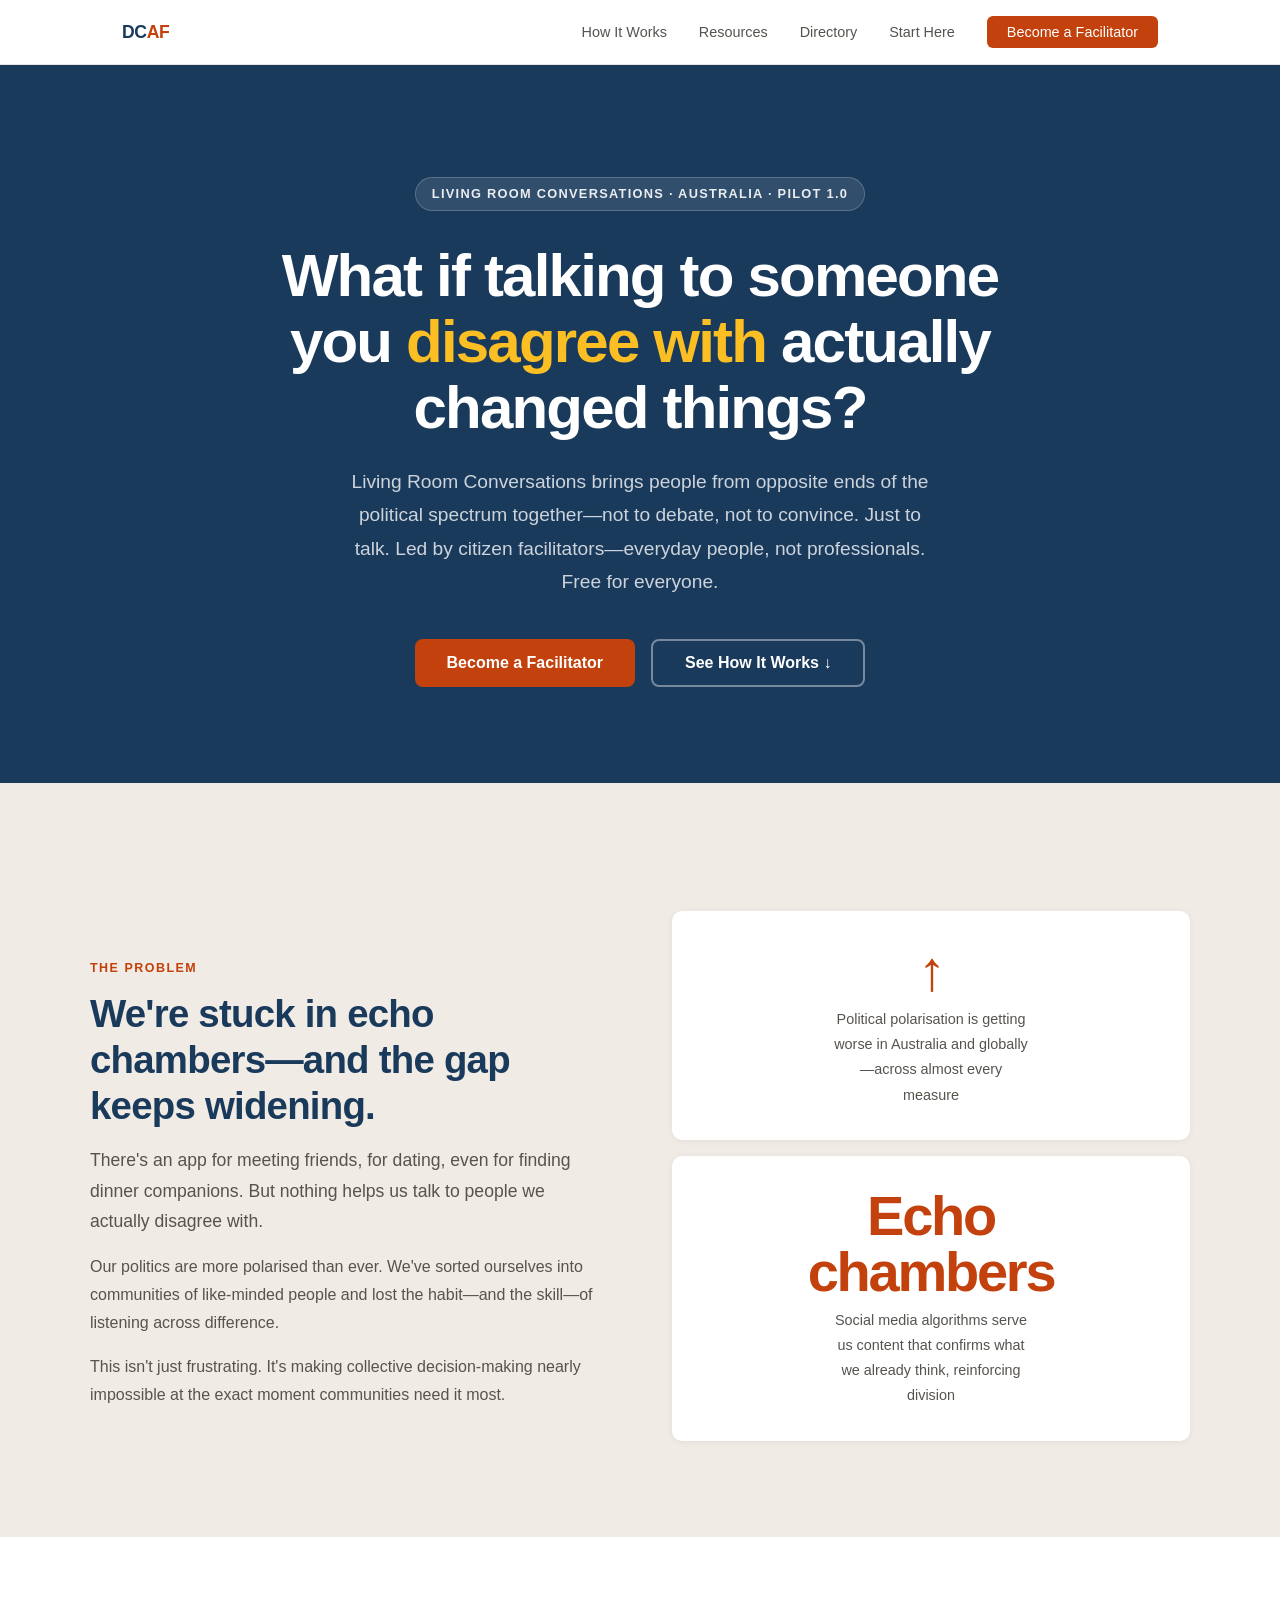
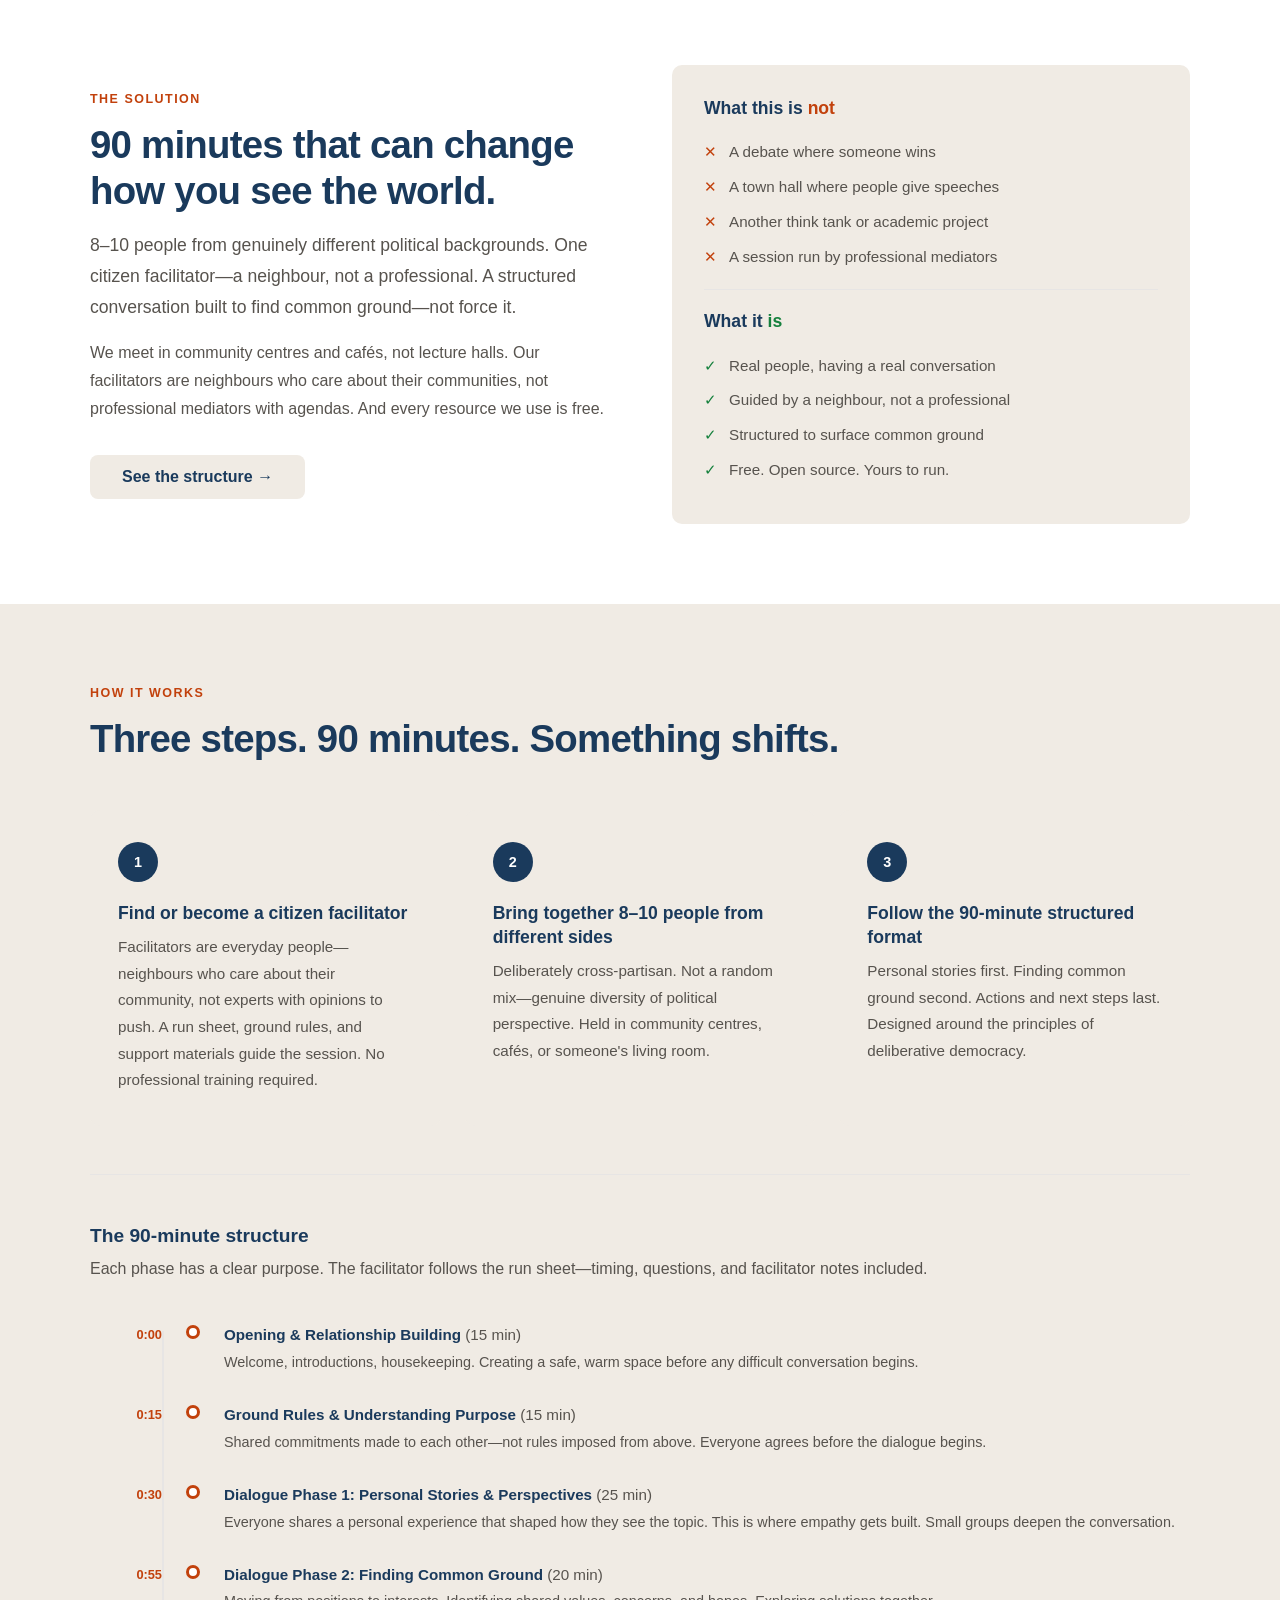
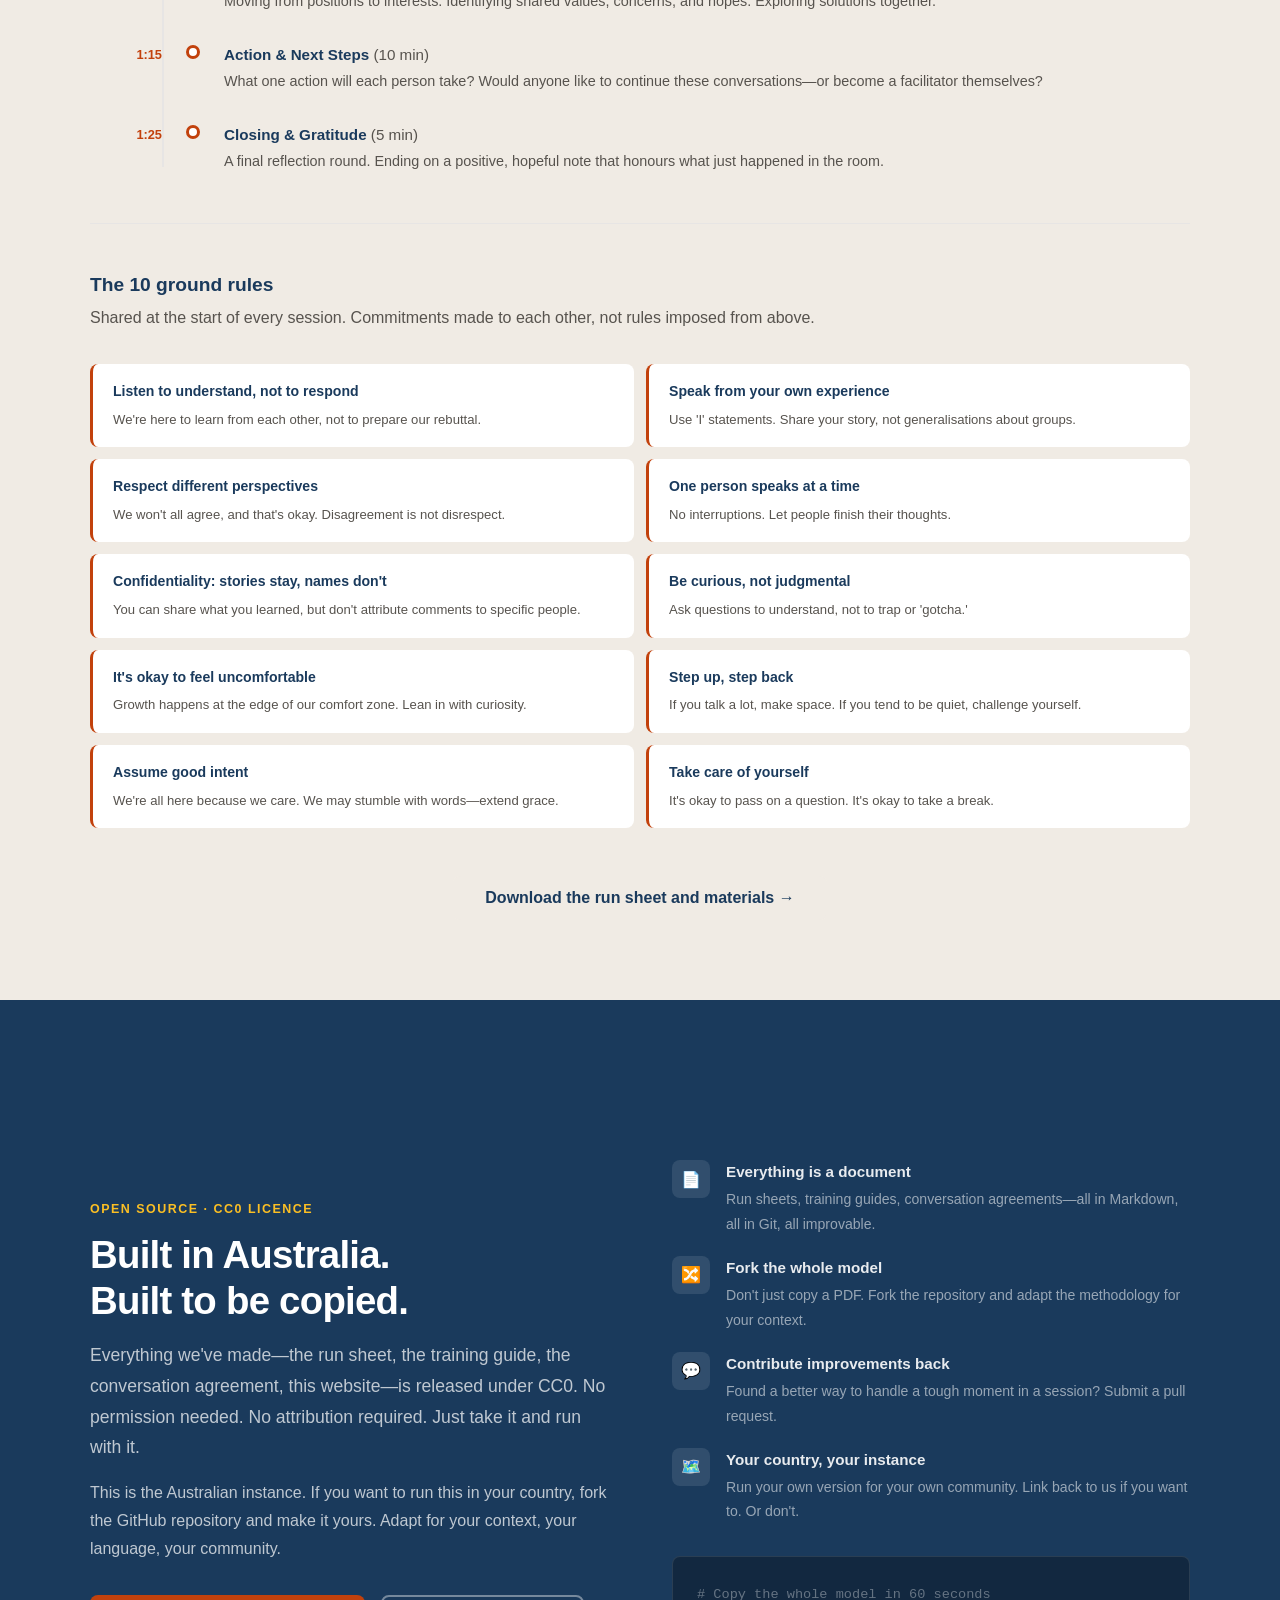
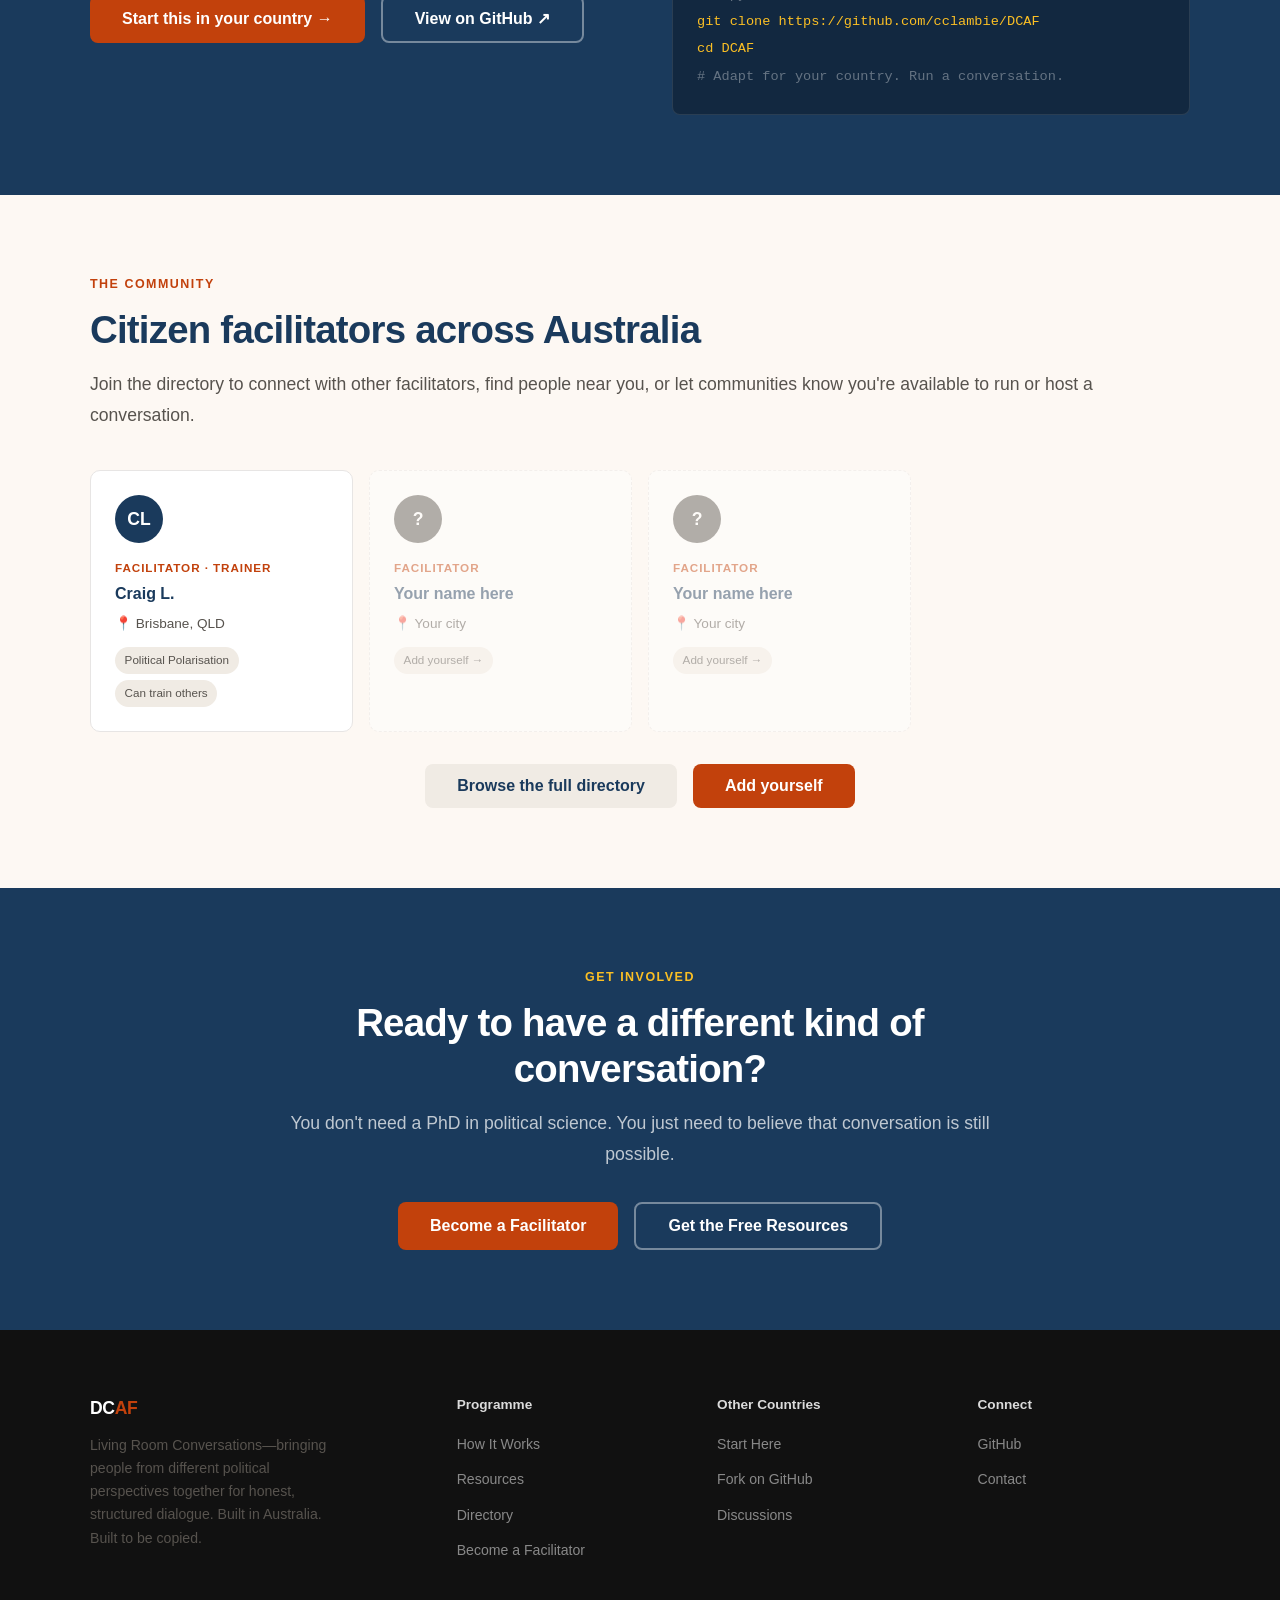
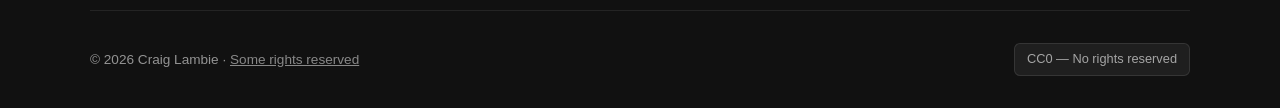
==== commit 1b18665a: "Fix DCAF framing, copyright, and citizen facilitator language - Copyright: © Craig Lambie (not Livin" ====
--- a/index.html
+++ b/index.html
@@ -3,8 +3,8 @@
 <head>
   <meta charset="UTF-8">
   <meta name="viewport" content="width=device-width, initial-scale=1.0">
-  <title>DCAF — Living Room Conversations</title>
-  <meta name="description" content="Trained citizen facilitators leading structured conversations across political difference. Built in Australia. Built to be copied.">
+  <title>DCAF — Democratic Civil Access Framework</title>
+  <meta name="description" content="The Democratic Civil Access Framework (DCAF) runs Living Room Conversations — citizen facilitators leading structured dialogue across political difference. Built in Australia. Built to be copied.">
   <link rel="stylesheet" href="css/style.css">
 </head>
 <body>
@@ -28,7 +28,7 @@
   <div class="container">
     <div class="hero-tag">Living Room Conversations · Australia · Pilot 1.0</div>
     <h1>What if talking to someone you <em>disagree with</em> actually changed things?</h1>
-    <p>Living Room Conversations brings people from opposite ends of the political spectrum together—not to debate, not to convince. Just to talk. Led by trained citizen facilitators. Free for everyone.</p>
+    <p>Living Room Conversations brings people from opposite ends of the political spectrum together—not to debate, not to convince. Just to talk. Led by citizen facilitators—everyday people, not professionals. Free for everyone.</p>
     <div class="btn-group">
       <a href="directory.html#join" class="btn btn-primary">Become a Facilitator</a>
       <a href="#how-it-works" class="btn btn-outline">See How It Works ↓</a>
@@ -68,7 +68,7 @@
       <div>
         <span class="label">The Solution</span>
         <h2>90 minutes that can change how you see the world.</h2>
-        <p class="lead">8–10 people from genuinely different political backgrounds. One trained citizen facilitator. A structured conversation built to find common ground—not force it.</p>
+        <p class="lead">8–10 people from genuinely different political backgrounds. One citizen facilitator—a neighbour, not a professional. A structured conversation built to find common ground—not force it.</p>
         <p class="mt-2">We meet in community centres and cafés, not lecture halls. Our facilitators are neighbours who care about their communities, not professional mediators with agendas. And every resource we use is free.</p>
         <div class="btn-group mt-4" style="justify-content: flex-start;">
           <a href="#how-it-works" class="btn btn-secondary">See the structure →</a>
@@ -103,7 +103,7 @@
       <div class="step">
         <div class="step-number">1</div>
         <h3>Find or become a citizen facilitator</h3>
-        <p>Facilitators are everyday people trained to guide conversation—not experts with opinions to push. Free training, run sheets, and support provided. No PhD required.</p>
+        <p>Facilitators are everyday people—neighbours who care about their community, not experts with opinions to push. A run sheet, ground rules, and support materials guide the session. No professional training required.</p>
       </div>
       <div class="step">
         <div class="step-number">2</div>
@@ -340,7 +340,7 @@
       </div>
     </div>
     <div class="footer-bottom">
-      <span>© 2026 DCAF · Living Room Conversations Australia</span>
+      <span>© 2026 Craig Lambie · <a href="https://creativecommons.org/licenses/by/4.0/" target="_blank" rel="noopener" style="color:rgba(255,255,255,0.5);">Some rights reserved</a></span>
       <a href="https://creativecommons.org/publicdomain/zero/1.0/" class="cc-badge" target="_blank" rel="noopener">CC0 — No rights reserved</a>
     </div>
   </div>
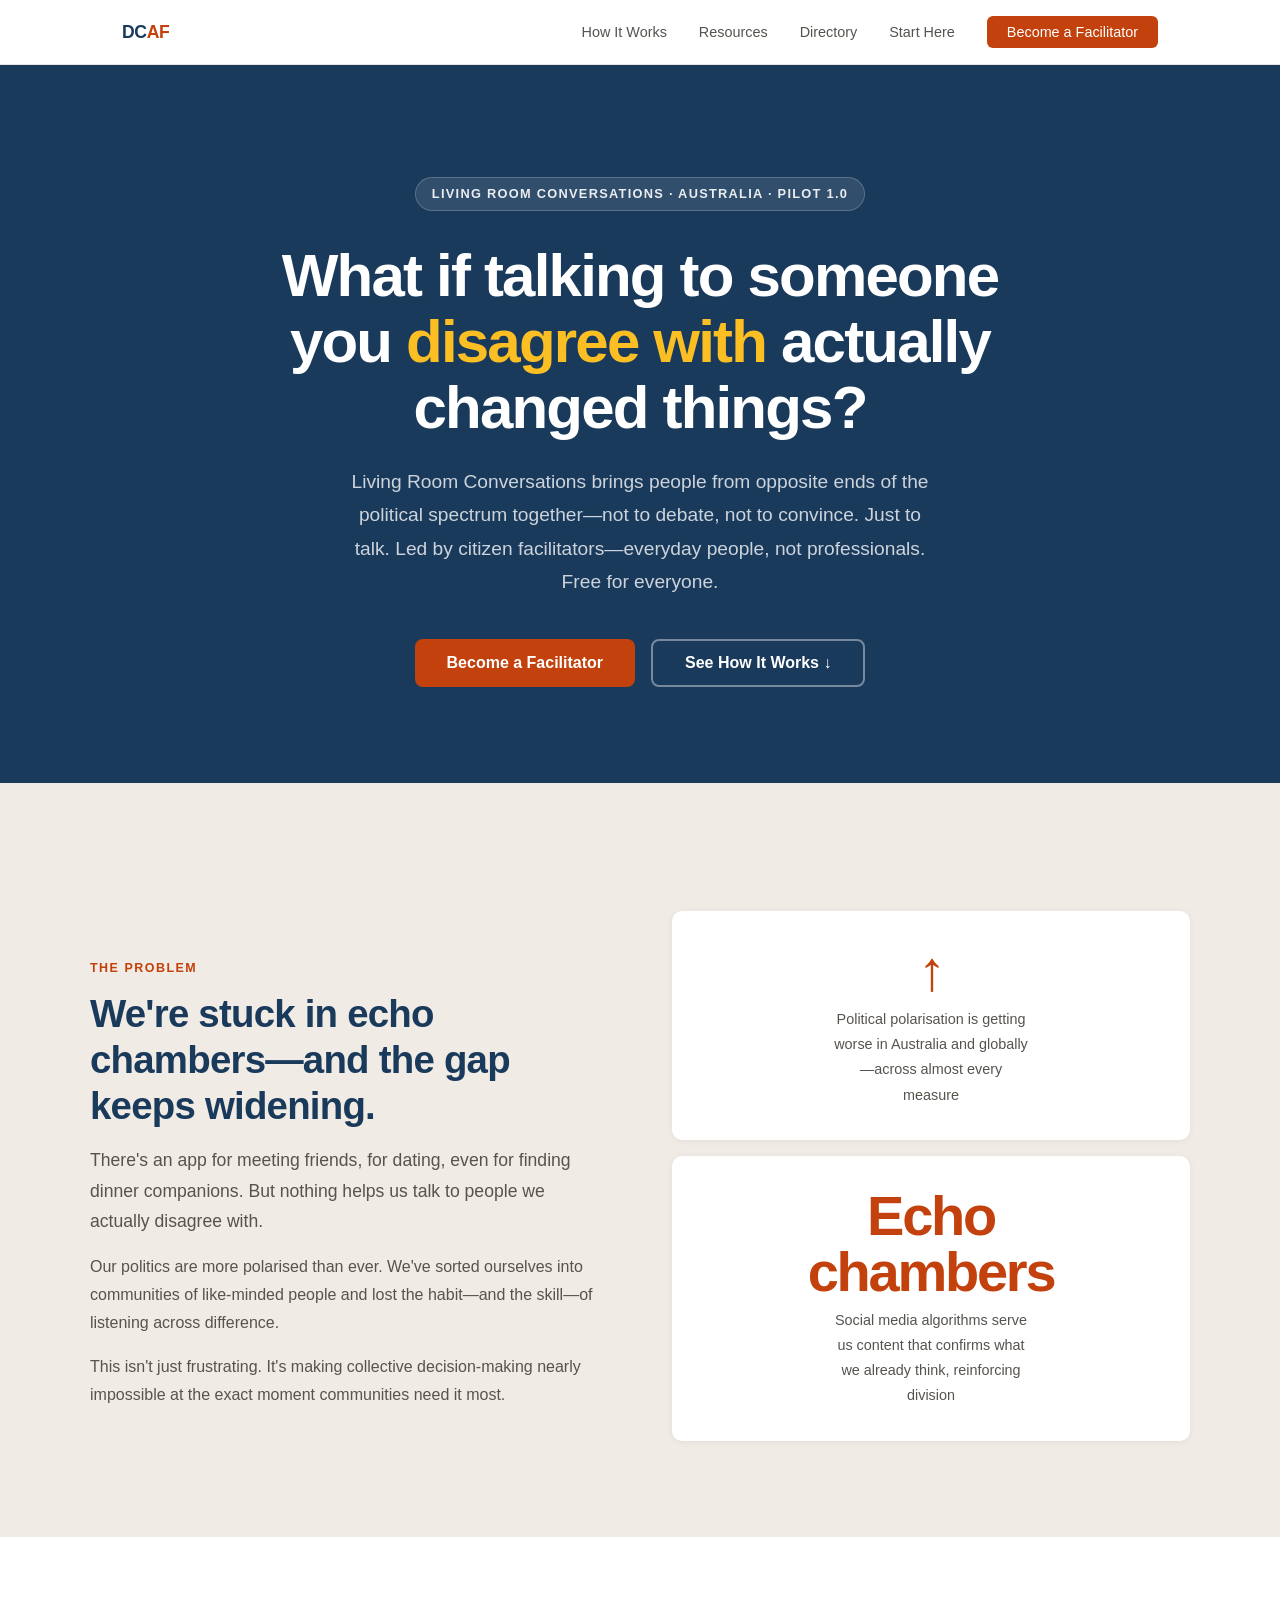
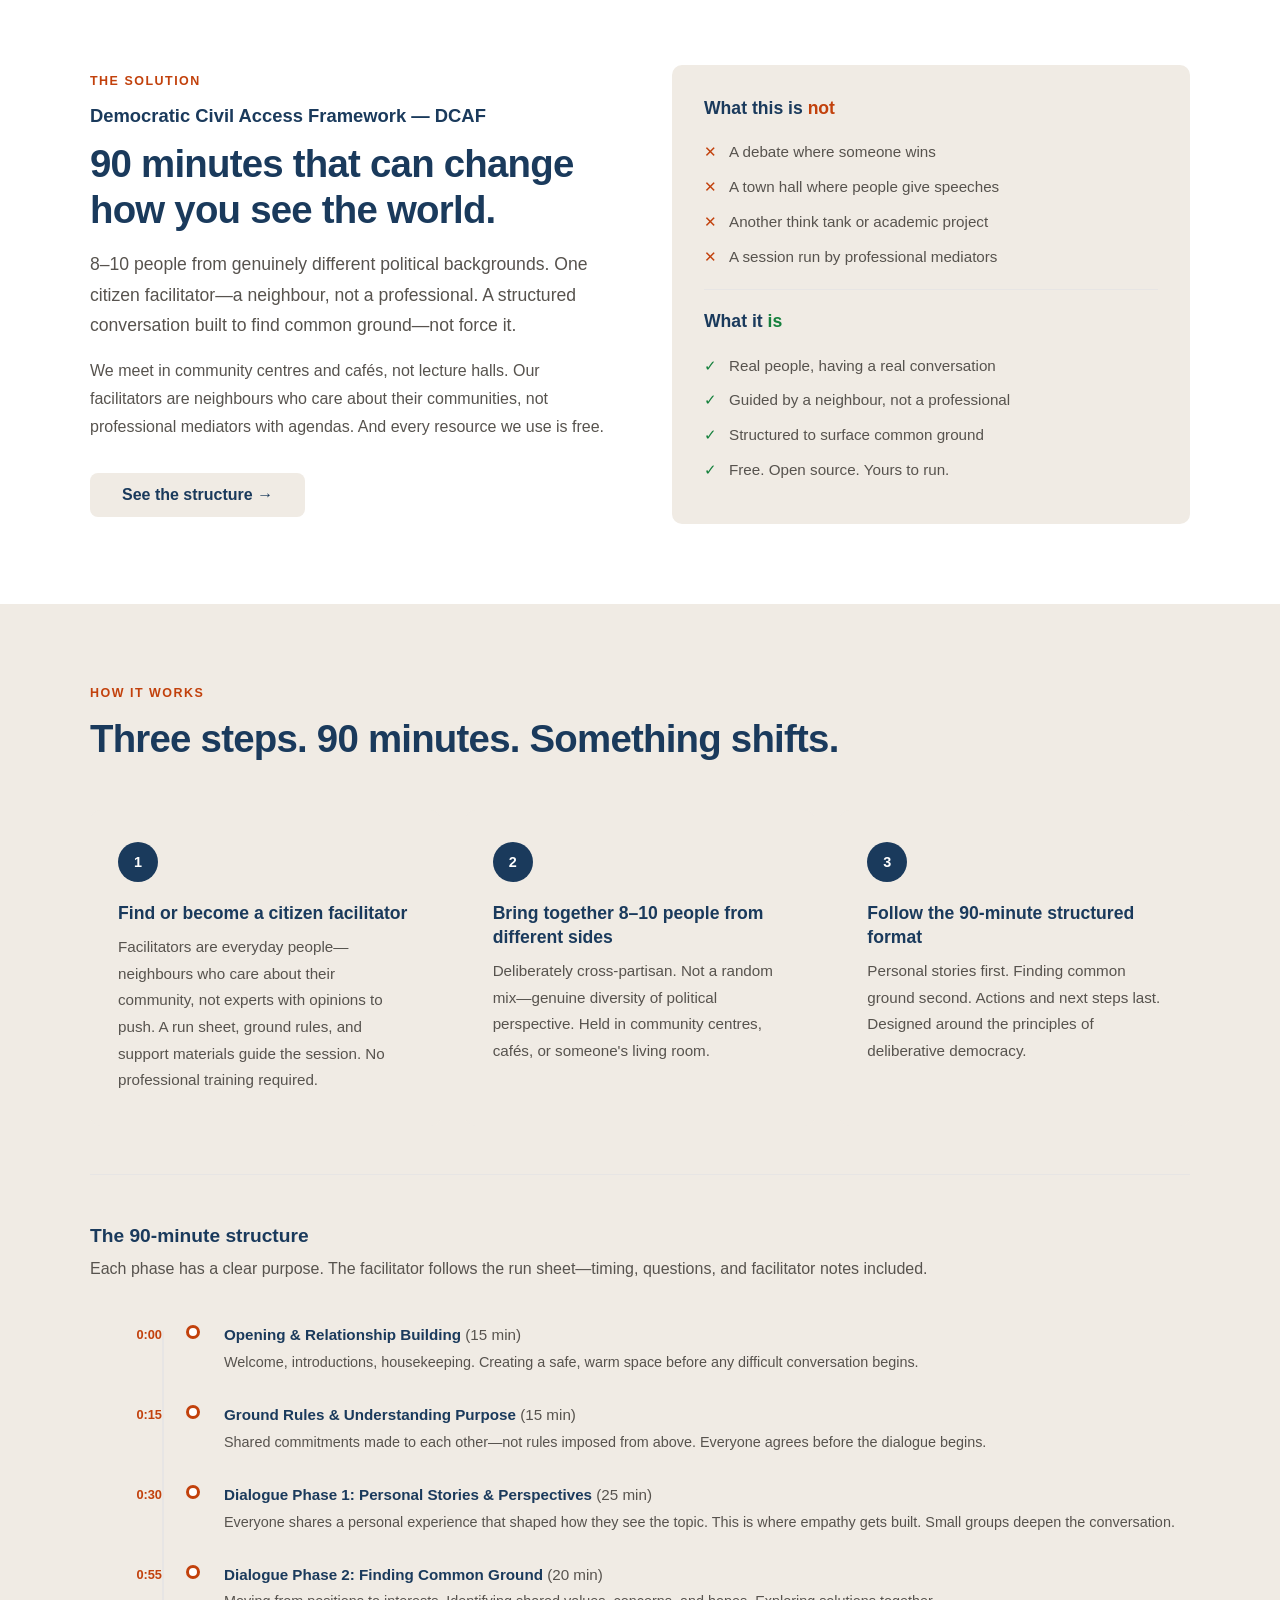
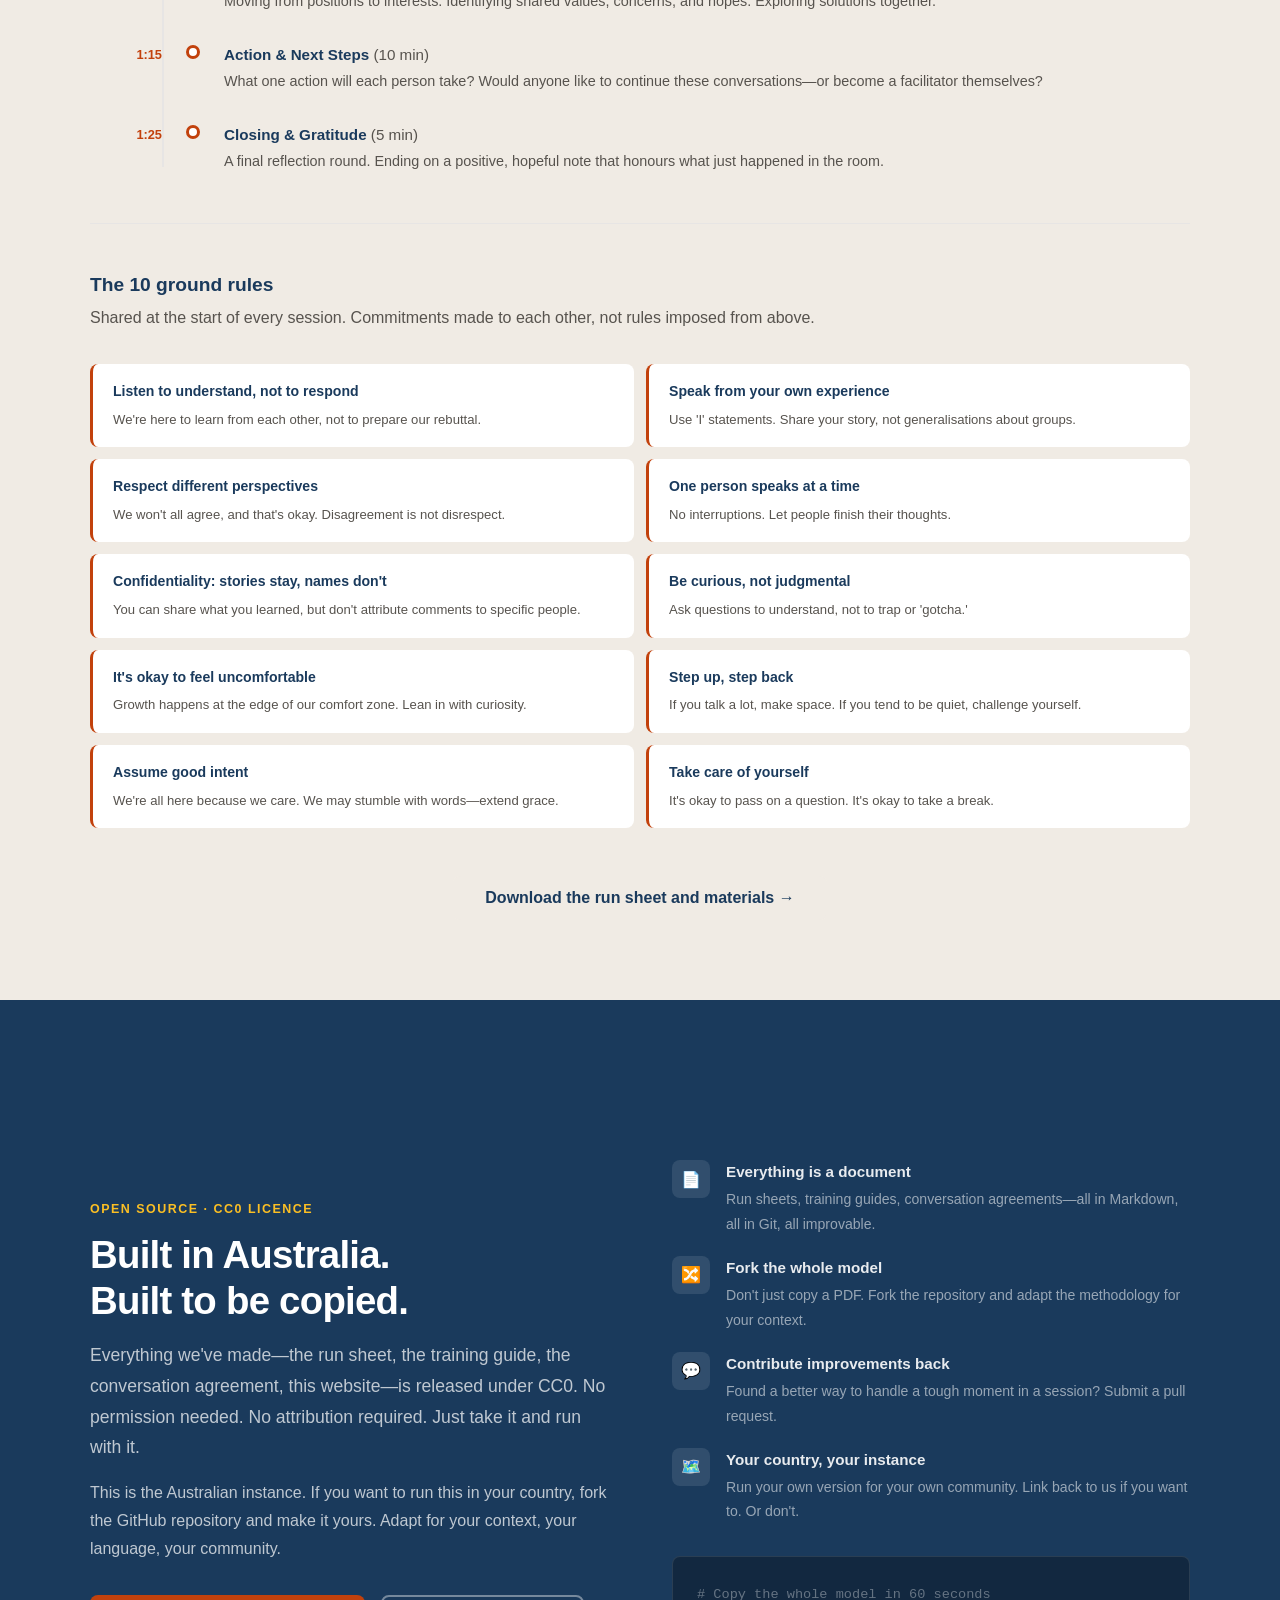
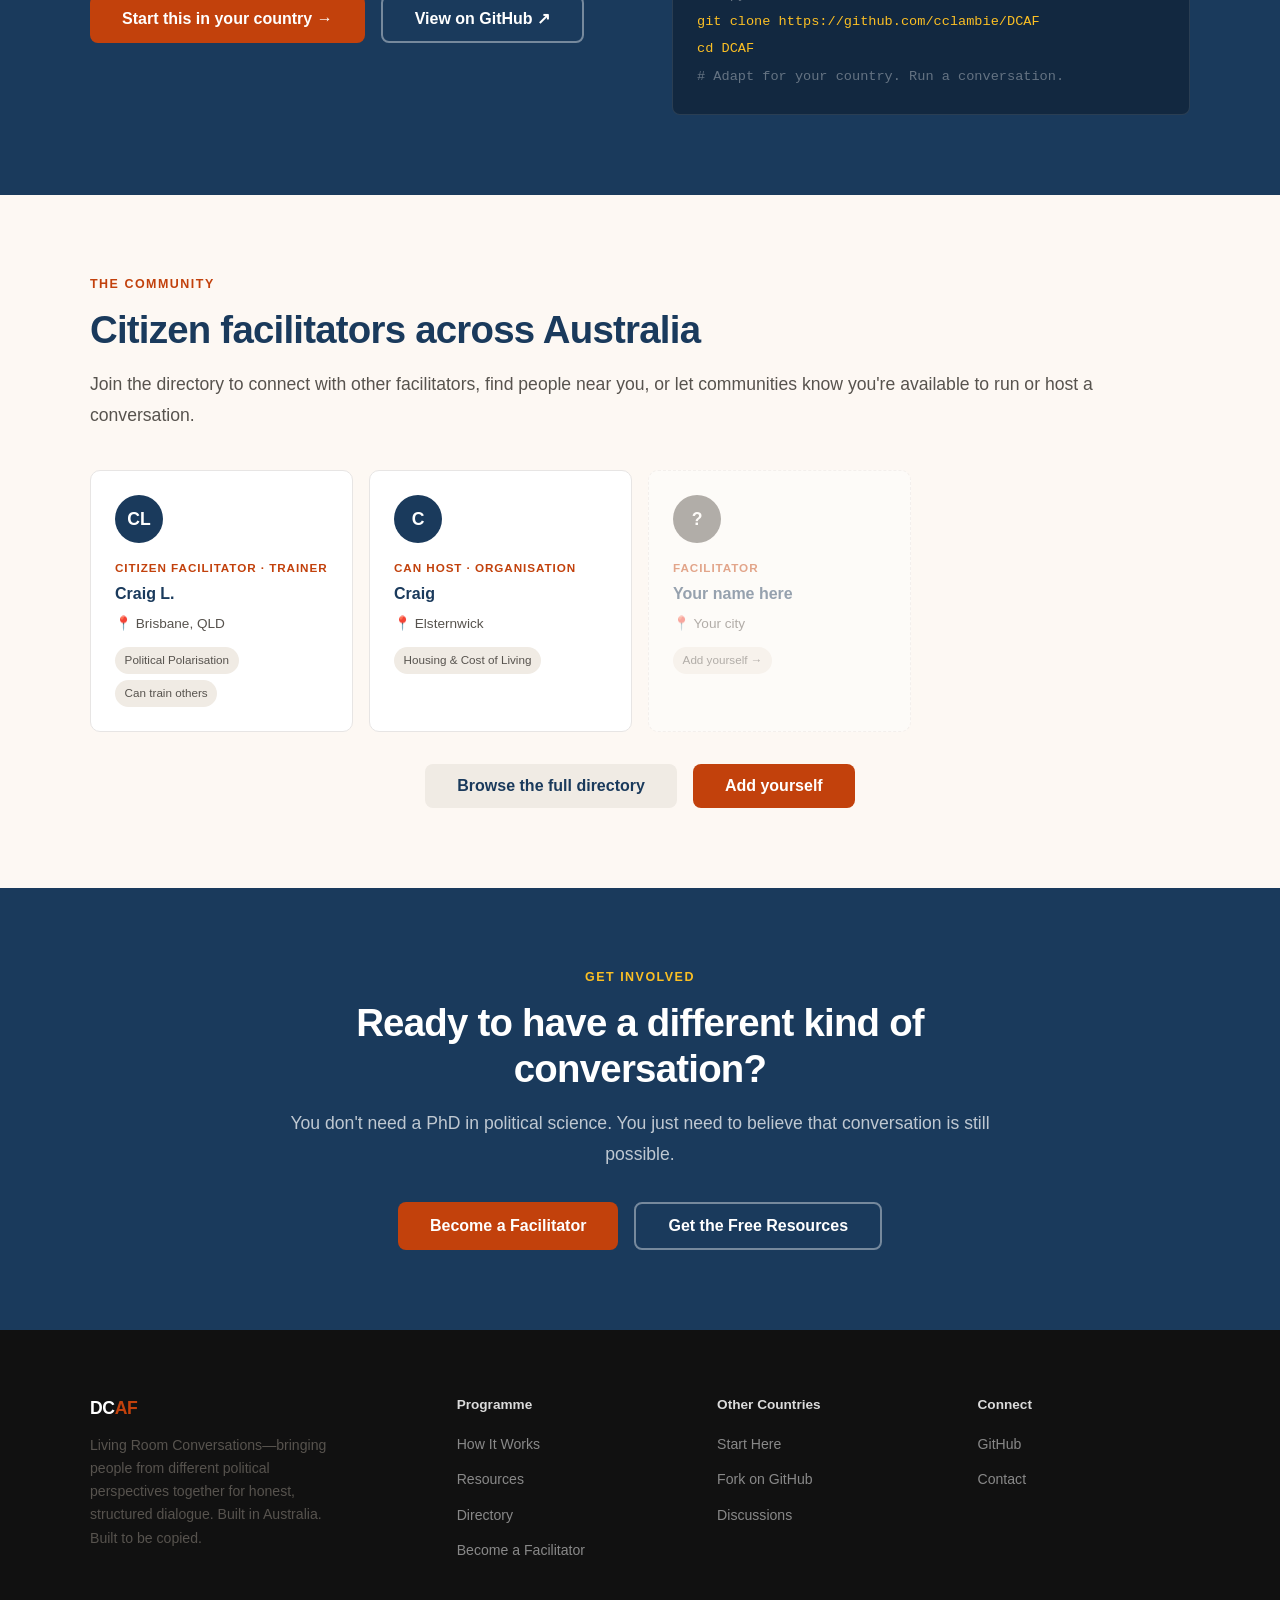
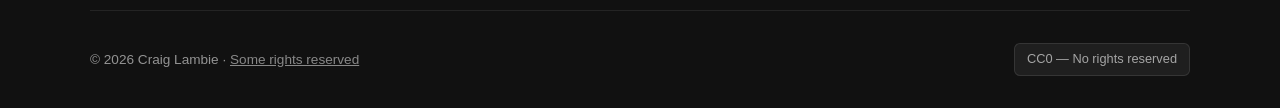
==== commit a41881a7: "index: spell out 'Democratic Civil Access Framework — DCAF' in Solution section Co-Authored-By: Clau" ====
--- a/index.html
+++ b/index.html
@@ -67,6 +67,7 @@
     <div class="two-col two-col-center">
       <div>
         <span class="label">The Solution</span>
+        <h3 style="color: var(--navy); font-size: 1.15rem; margin: 0.35rem 0 0.75rem;">Democratic Civil Access Framework — DCAF</h3>
         <h2>90 minutes that can change how you see the world.</h2>
         <p class="lead">8–10 people from genuinely different political backgrounds. One citizen facilitator—a neighbour, not a professional. A structured conversation built to find common ground—not force it.</p>
         <p class="mt-2">We meet in community centres and cafés, not lecture halls. Our facilitators are neighbours who care about their communities, not professional mediators with agendas. And every resource we use is free.</p>
@@ -260,32 +261,7 @@
     <h2>Citizen facilitators across Australia</h2>
     <p class="lead mt-2">Join the directory to connect with other facilitators, find people near you, or let communities know you're available to run or host a conversation.</p>
 
-    <div class="directory-grid">
-      <div class="person-card">
-        <div class="person-avatar">CL</div>
-        <div class="person-role">Facilitator · Trainer</div>
-        <div class="person-name">Craig L.</div>
-        <div class="person-location">📍 Brisbane, QLD</div>
-        <div class="tags">
-          <span class="tag">Political Polarisation</span>
-          <span class="tag">Can train others</span>
-        </div>
-      </div>
-      <div class="person-card" style="opacity: 0.45; border-style: dashed;">
-        <div class="person-avatar" style="background: var(--muted);">?</div>
-        <div class="person-role">Facilitator</div>
-        <div class="person-name">Your name here</div>
-        <div class="person-location">📍 Your city</div>
-        <div class="tags"><span class="tag">Add yourself →</span></div>
-      </div>
-      <div class="person-card" style="opacity: 0.45; border-style: dashed;">
-        <div class="person-avatar" style="background: var(--muted);">?</div>
-        <div class="person-role">Facilitator</div>
-        <div class="person-name">Your name here</div>
-        <div class="person-location">📍 Your city</div>
-        <div class="tags"><span class="tag">Add yourself →</span></div>
-      </div>
-    </div>
+    <div class="directory-grid" id="index-directory-grid"></div>
 
     <div class="btn-group">
       <a href="directory.html" class="btn btn-secondary">Browse the full directory</a>
@@ -328,7 +304,7 @@
         <ul>
           <li><a href="start-here.html">Start Here</a></li>
           <li><a href="https://github.com/cclambie/DCAF" target="_blank" rel="noopener">Fork on GitHub</a></li>
-          <li><a href="https://github.com/cclambie/DCAF/discussions" target="_blank" rel="noopener">Discussions</a></li>
+          <li><a href="https://github.com/cclambie/DCAF/issues" target="_blank" rel="noopener">Discussions</a></li>
         </ul>
       </div>
       <div class="footer-col">
@@ -346,5 +322,9 @@
   </div>
 </footer>
 
+<script src="js/directory.js"></script>
+<script>
+loadDirectory('index-directory-grid', { limit: 3, placeholders: 3 });
+</script>
 </body>
 </html>
